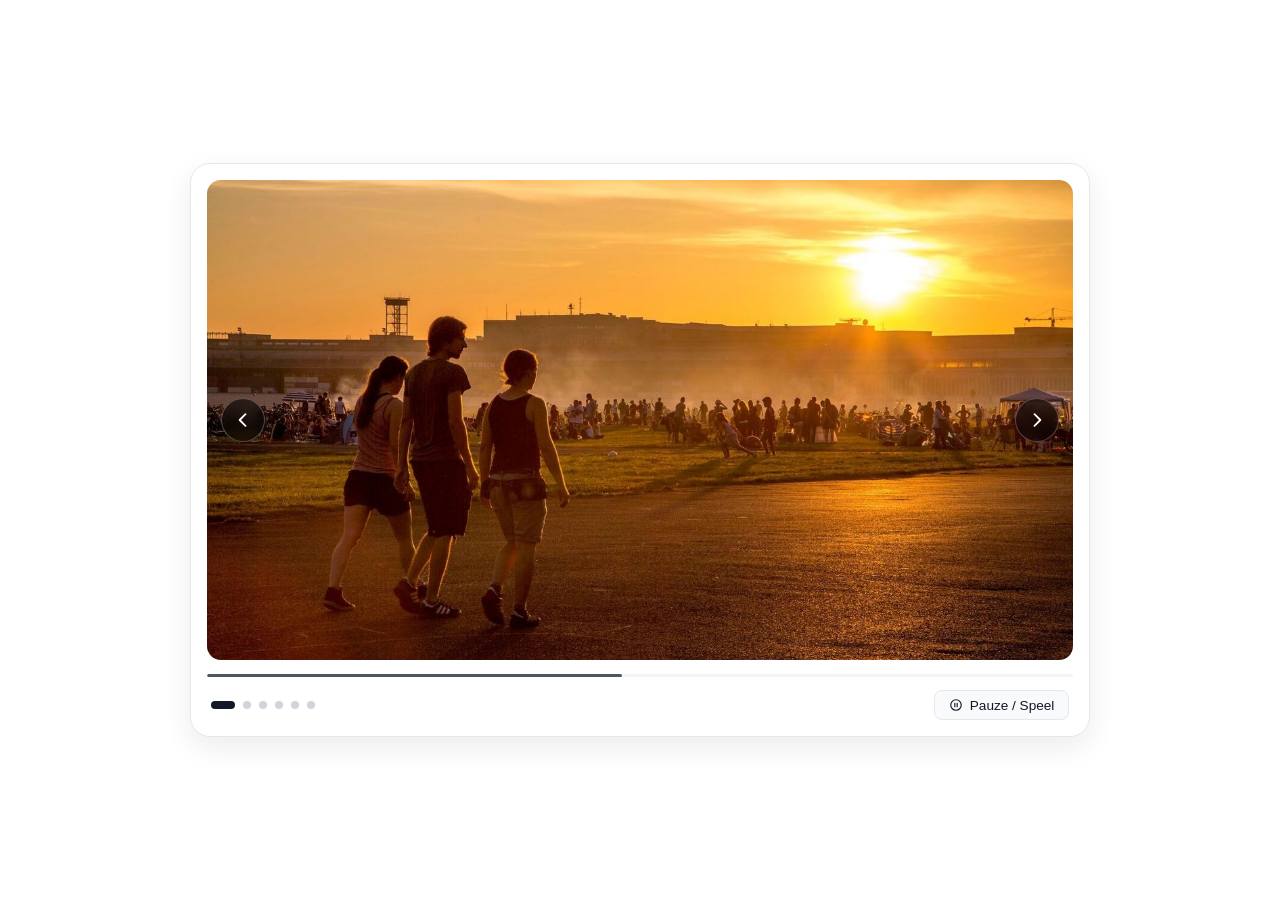
==== index.html @ b56f2548 "slideshow" ====
<!DOCTYPE html>
<html lang="nl">
<head>
  <meta charset="UTF-8">
  <meta name="viewport" content="width=device-width, initial-scale=1.0">
  <title>Slideshow</title>
  <link rel="preconnect" href="https://fonts.googleapis.com">
  <link rel="preconnect" href="https://fonts.gstatic.com" crossorigin>
  <link href="https://fonts.googleapis.com/css2?family=Inter:wght@400;500;600&display=swap" rel="stylesheet">
  <link rel="stylesheet" href="style.css">
</head>
<body>

  <!-- Slideshow Container (Precies zoals op het screenshot) -->
  <div class="slideshow-wrapper">
    
    <!-- Viewport met foto's en pijltjes -->
    <div class="slideshow-viewport" id="slideshow-viewport">
      <div class="slideshow-track" id="slideshow-track">
        <!-- Dynamisch gevuld door slideshow.js met 6 foto's (foto2.jpg t/m foto7.jpg) -->
      </div>

      <!-- Vorige knop -->
      <button class="nav-btn prev-btn" id="prev-btn" aria-label="Vorige foto">
        <svg fill="none" stroke="currentColor" viewBox="0 0 24 24">
          <path stroke-linecap="round" stroke-linejoin="round" d="M15 19l-7-7 7-7"></path>
        </svg>
      </button>

      <!-- Volgende knop -->
      <button class="nav-btn next-btn" id="next-btn" aria-label="Volgende foto">
        <svg fill="none" stroke="currentColor" viewBox="0 0 24 24">
          <path stroke-linecap="round" stroke-linejoin="round" d="M9 5l7 7-7 7"></path>
        </svg>
      </button>
    </div>

    <!-- Voortgangsbalk (3 seconden) -->
    <div class="progress-container">
      <div class="progress-bar" id="progress-bar"></div>
    </div>

    <!-- Onderbalk: Dots links & Pauze/Speel rechts -->
    <div class="slideshow-controls">
      <div class="dots-container" id="dots-container"></div>

      <button class="control-btn" id="toggle-play-btn" aria-label="Pauzeer of speel slideshow">
        <svg id="pause-icon" fill="none" stroke="currentColor" viewBox="0 0 24 24">
          <path stroke-linecap="round" stroke-linejoin="round" stroke-width="2" d="M10 9v6m4-6v6m7-3a9 9 0 11-18 0 9 9 0 0118 0z"></path>
        </svg>
        <svg id="play-icon" style="display:none;" fill="none" stroke="currentColor" viewBox="0 0 24 24">
          <path stroke-linecap="round" stroke-linejoin="round" stroke-width="2" d="M14.752 11.168l-3.197-2.132A1 1 0 0010 9.87v4.263a1 1 0 001.555.832l3.197-2.132a1 1 0 000-1.664z"></path>
          <path stroke-linecap="round" stroke-linejoin="round" stroke-width="2" d="M21 12a9 9 0 11-18 0 9 9 0 0118 0z"></path>
        </svg>
        <span>Pauze / Speel</span>
      </button>
    </div>

  </div>

  <script src="slideshow.js"></script>
</body>
</html>
---- style.css ----
/* ============================================================
   BERLIN'S BEST - MINIMALISTISCHE WITTE & GRIJZE SLIDESHOW
   ============================================================ */

:root {
  --bg-color: #ffffff;
  --card-bg: #ffffff;
  --card-border: #e5e7eb;
  --text-primary: #111827;
  --text-secondary: #6b7280;
  --accent-color: #9ca3af;
  --accent-active: #111827;
  --btn-bg: rgba(0, 0, 0, 0.55);
  --btn-border: rgba(255, 255, 255, 0.25);
  --btn-hover: rgba(0, 0, 0, 0.8);
  --transition-speed: 0.5s;
}

* {
  margin: 0;
  padding: 0;
  box-sizing: border-box;
}

body {
  font-family: 'Inter', -apple-system, BlinkMacSystemFont, 'Segoe UI', Roboto, sans-serif;
  min-height: 100vh;
  background-color: var(--bg-color);
  color: var(--text-primary);
  display: flex;
  align-items: center;
  justify-content: center;
  padding: 1.5rem 1rem;
  overflow-x: hidden;
}

/* Slideshow Container */
.slideshow-wrapper {
  position: relative;
  width: 100%;
  max-width: 900px;
  background: var(--card-bg);
  border: 1px solid var(--card-border);
  border-radius: 20px;
  padding: 1rem;
  box-shadow: 0 10px 30px rgba(0, 0, 0, 0.08);
}

/* Viewport & Track */
.slideshow-viewport {
  position: relative;
  width: 100%;
  height: 480px;
  border-radius: 14px;
  overflow: hidden;
  background: #ffffff;
  user-select: none;
  cursor: grab;
}

.slideshow-viewport:active {
  cursor: grabbing;
}

.slideshow-track {
  display: flex;
  height: 100%;
  width: 100%;
  transition: transform var(--transition-speed) cubic-bezier(0.25, 1, 0.5, 1);
  will-change: transform;
}

.slide {
  flex: 0 0 100%;
  width: 100%;
  height: 100%;
  position: relative;
  display: flex;
  align-items: center;
  justify-content: center;
  overflow: hidden;
}

.slide img {
  width: 100%;
  height: 100%;
  object-fit: cover;
  display: block;
  pointer-events: none;
}

/* Navigatie Pijlknoppen op de afbeelding */
.nav-btn {
  position: absolute;
  top: 50%;
  transform: translateY(-50%);
  width: 44px;
  height: 44px;
  border-radius: 50%;
  background: var(--btn-bg);
  border: 1px solid var(--btn-border);
  color: #ffffff;
  display: flex;
  align-items: center;
  justify-content: center;
  cursor: pointer;
  z-index: 10;
  backdrop-filter: blur(6px);
  -webkit-backdrop-filter: blur(6px);
  transition: all 0.2s ease;
  outline: none;
}

.nav-btn:hover {
  background: var(--btn-hover);
  border-color: rgba(255, 255, 255, 0.45);
  transform: translateY(-50%) scale(1.08);
}

.nav-btn:active {
  transform: translateY(-50%) scale(0.95);
}

.nav-btn svg {
  width: 20px;
  height: 20px;
  stroke-width: 2.2;
}

.nav-btn.prev-btn {
  left: 14px;
}

.nav-btn.next-btn {
  right: 14px;
}

/* Voortgangsbalk (3 seconden loop) */
.progress-container {
  width: 100%;
  height: 3px;
  background: #f3f4f6;
  border-radius: 2px;
  overflow: hidden;
  margin-top: 0.85rem;
}

.progress-bar {
  height: 100%;
  width: 0%;
  background: #4b5563;
  border-radius: 2px;
  transition: width 0.05s linear;
}

/* Controls onderaan: Dots links, Pauze/Speel rechts */
.slideshow-controls {
  display: flex;
  align-items: center;
  justify-content: space-between;
  margin-top: 0.85rem;
  padding: 0 0.25rem;
}

.dots-container {
  display: flex;
  align-items: center;
  gap: 0.5rem;
}

.dot {
  width: 8px;
  height: 8px;
  border-radius: 50%;
  background: #d1d5db;
  border: none;
  cursor: pointer;
  padding: 0;
  transition: all 0.25s ease;
}

.dot:hover {
  background: #9ca3af;
}

.dot.active {
  background: var(--accent-active);
  width: 24px;
  border-radius: 8px;
}

.control-btn {
  background: #f9fafb;
  border: 1px solid #e5e7eb;
  color: var(--text-primary);
  border-radius: 8px;
  padding: 0.4rem 0.85rem;
  font-size: 0.85rem;
  font-weight: 500;
  cursor: pointer;
  display: inline-flex;
  align-items: center;
  gap: 0.45rem;
  transition: all 0.2s ease;
}

.control-btn:hover {
  background: #f3f4f6;
  border-color: #d1d5db;
}

.control-btn svg {
  width: 14px;
  height: 14px;
}

/* Responsiveness voor kleinere schermen */
@media (max-width: 640px) {
  .slideshow-viewport {
    height: 300px;
  }

  .nav-btn {
    width: 38px;
    height: 38px;
  }

  .slideshow-wrapper {
    padding: 0.75rem;
    border-radius: 16px;
  }
}
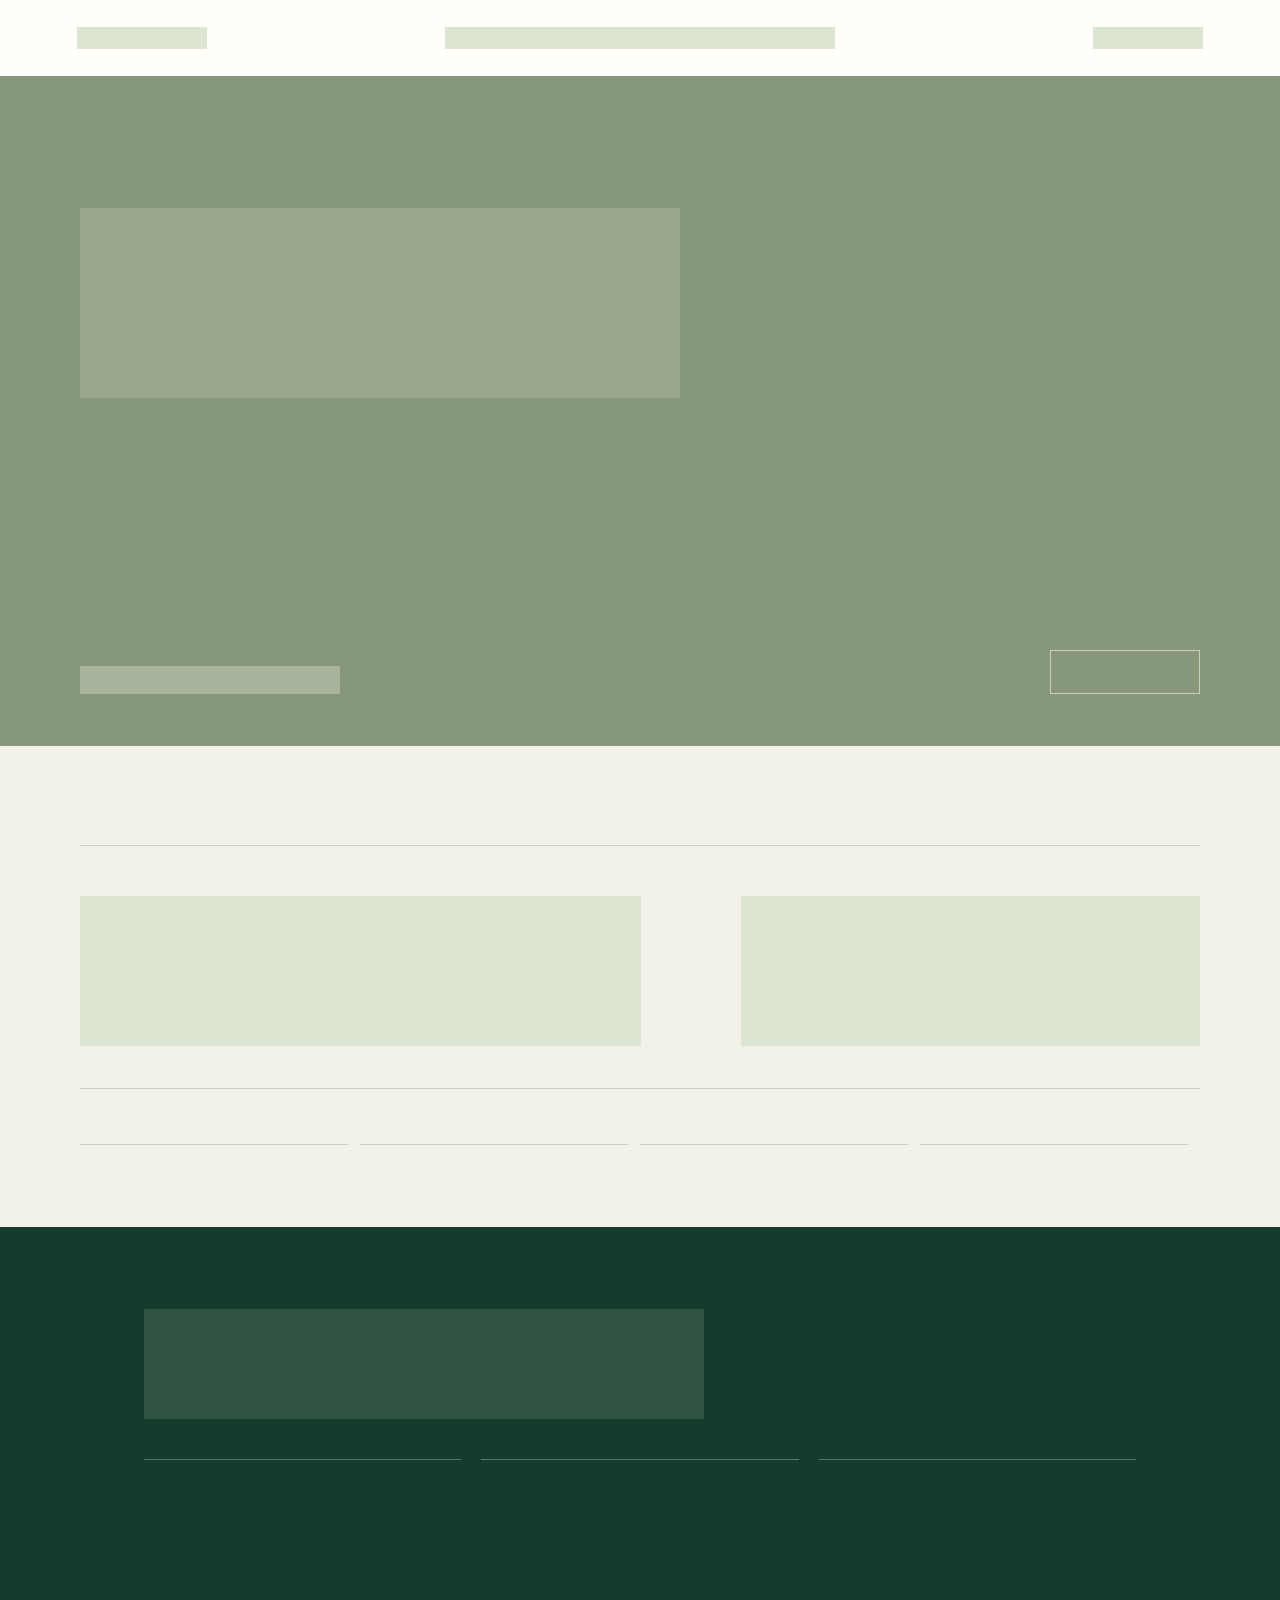
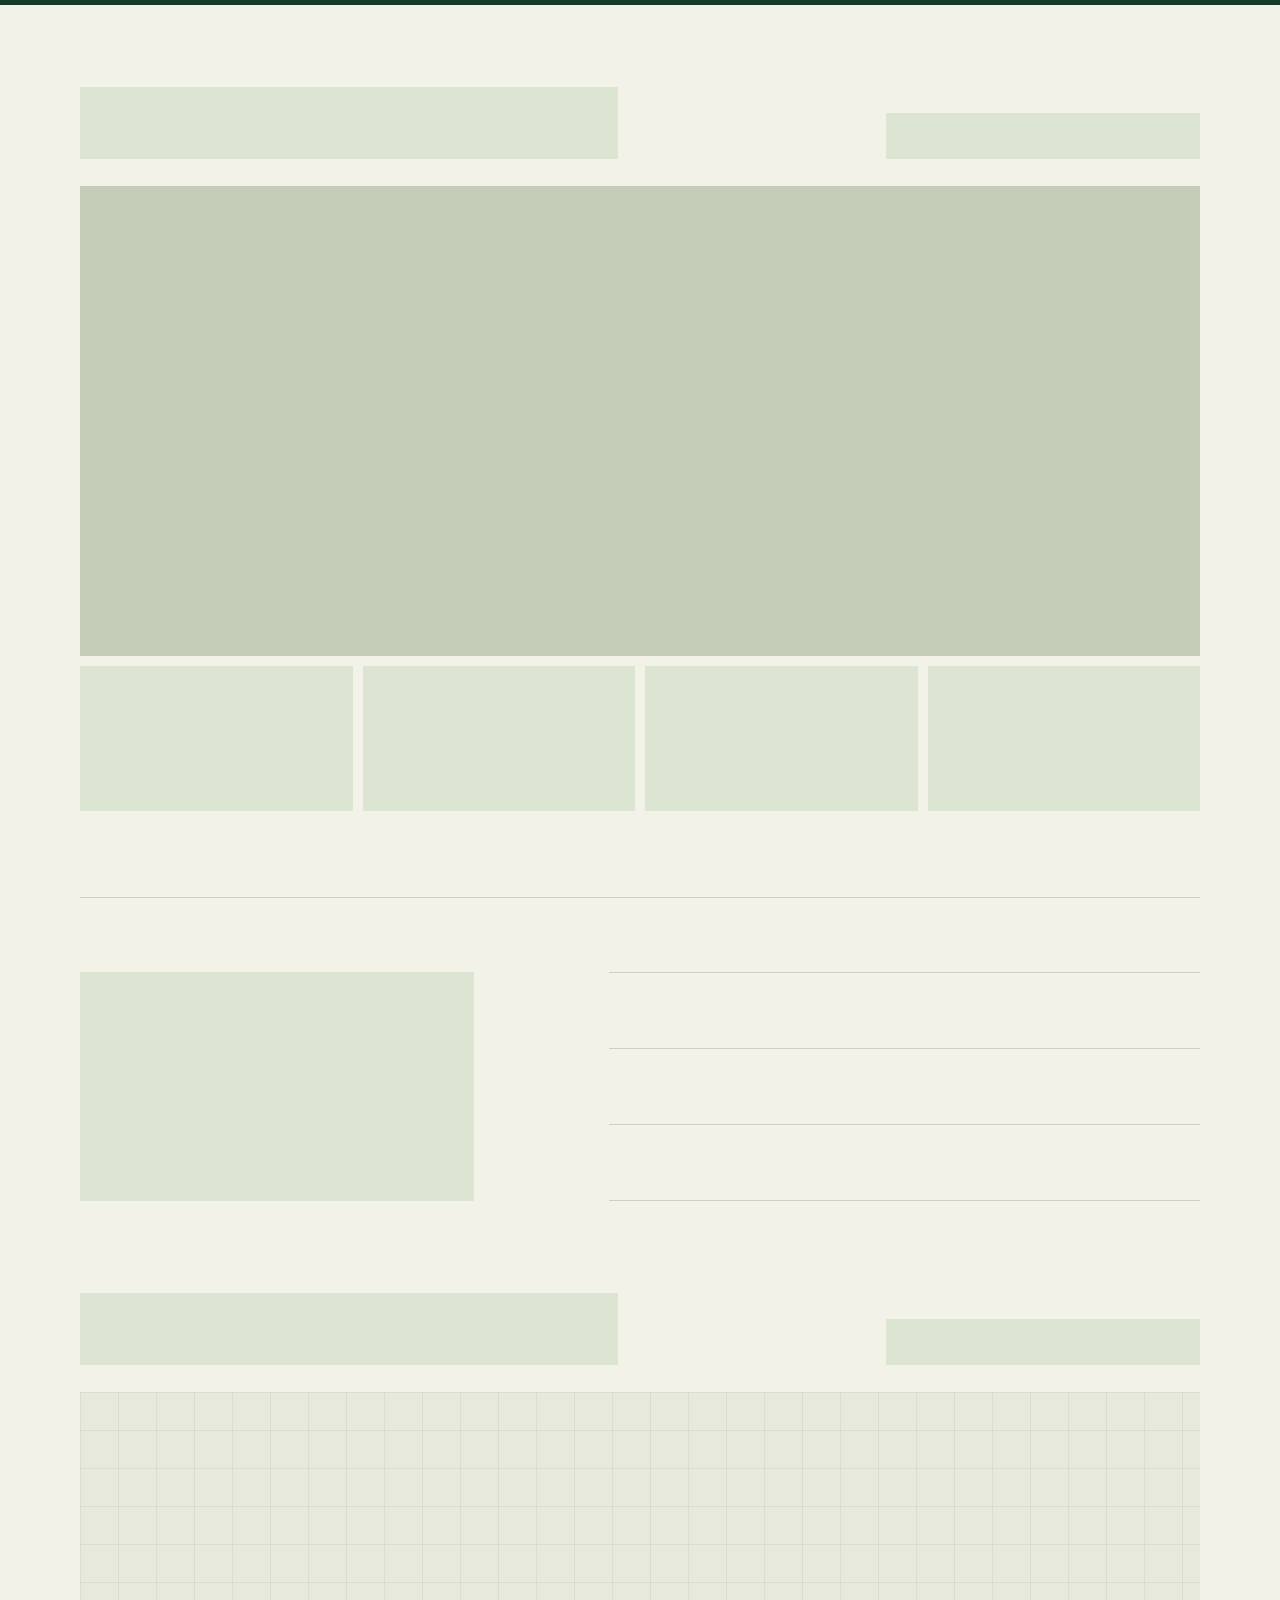
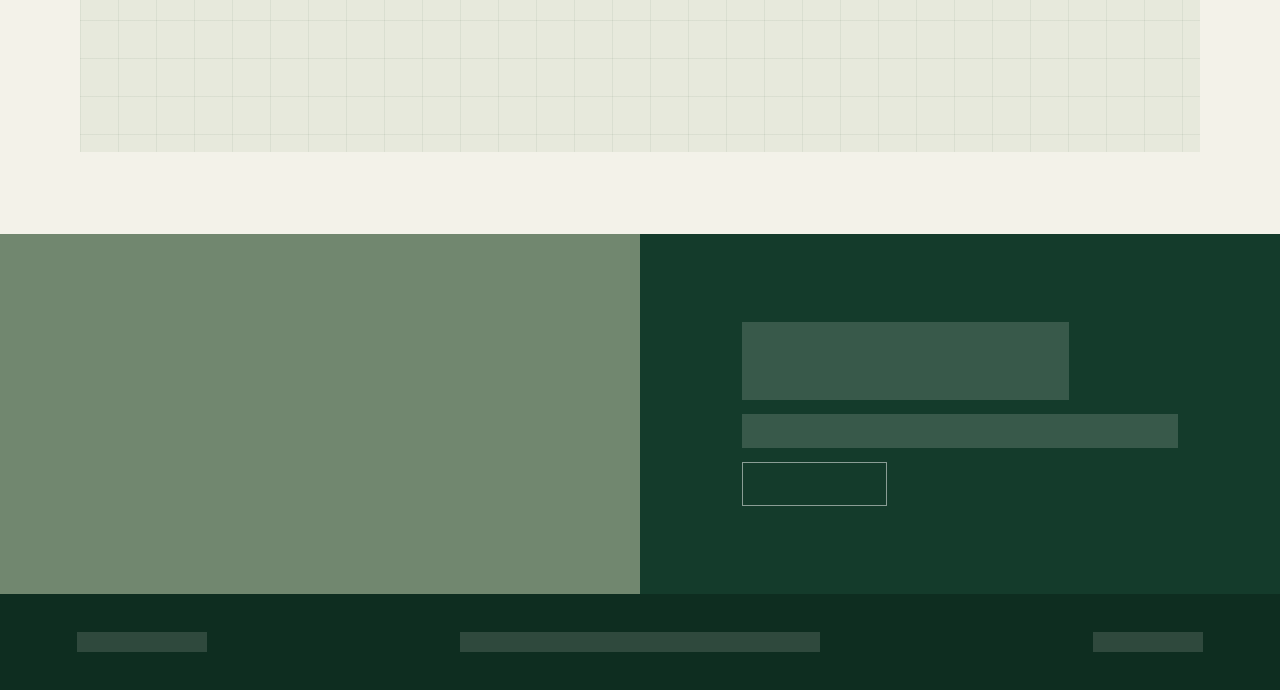
==== commit 4383e2cd: "basis structuur af" ====
--- a/index.html
+++ b/index.html
@@ -1,63 +1,87 @@
-<!DOCTYPE html>
+<!doctype html>
 <html lang="nl">
 <head>
-  <meta charset="UTF-8">
-  <meta name="viewport" content="width=device-width, initial-scale=1.0">
-  <title>Slideshow</title>
-  <link rel="preconnect" href="https://fonts.googleapis.com">
-  <link rel="preconnect" href="https://fonts.gstatic.com" crossorigin>
-  <link href="https://fonts.googleapis.com/css2?family=Inter:wght@400;500;600&display=swap" rel="stylesheet">
-  <link rel="stylesheet" href="style.css">
+  <meta charset="utf-8">
+  <meta name="viewport" content="width=device-width, initial-scale=1">
+  <title></title>
+  <link rel="stylesheet" href="styles.css">
 </head>
 <body>
+  <header class="site-header">
+    <div class="brand"></div>
+    <nav class="navigation"></nav>
+    <div class="header-action"></div>
+  </header>
 
-  <!-- Slideshow Container (Precies zoals op het screenshot) -->
-  <div class="slideshow-wrapper">
-    
-    <!-- Viewport met foto's en pijltjes -->
-    <div class="slideshow-viewport" id="slideshow-viewport">
-      <div class="slideshow-track" id="slideshow-track">
-        <!-- Dynamisch gevuld door slideshow.js met 6 foto's (foto2.jpg t/m foto7.jpg) -->
+  <main>
+    <section class="hero">
+      <div class="hero-content">
+        <div class="hero-title"></div>
+        <div class="hero-bottom">
+          <div class="hero-caption"></div>
+          <div class="hero-action"></div>
+        </div>
       </div>
+    </section>
 
-      <!-- Vorige knop -->
-      <button class="nav-btn prev-btn" id="prev-btn" aria-label="Vorige foto">
-        <svg fill="none" stroke="currentColor" viewBox="0 0 24 24">
-          <path stroke-linecap="round" stroke-linejoin="round" d="M15 19l-7-7 7-7"></path>
-        </svg>
-      </button>
+    <section class="intro section-wrap">
+      <div class="section-topline"></div>
+      <div class="intro-columns">
+        <div class="intro-heading"></div>
+        <div class="intro-copy"></div>
+      </div>
+      <div class="timeline">
+        <div></div><div></div><div></div><div></div>
+      </div>
+    </section>
 
-      <!-- Volgende knop -->
-      <button class="nav-btn next-btn" id="next-btn" aria-label="Volgende foto">
-        <svg fill="none" stroke="currentColor" viewBox="0 0 24 24">
-          <path stroke-linecap="round" stroke-linejoin="round" d="M9 5l7 7-7 7"></path>
-        </svg>
-      </button>
-    </div>
+    <section class="feature-band">
+      <div class="section-wrap">
+        <div class="feature-heading"></div>
+        <div class="feature-columns">
+          <div></div><div></div><div></div>
+        </div>
+      </div>
+    </section>
 
-    <!-- Voortgangsbalk (3 seconden) -->
-    <div class="progress-container">
-      <div class="progress-bar" id="progress-bar"></div>
-    </div>
+    <section class="gallery section-wrap">
+      <div class="section-heading">
+        <div></div>
+        <div></div>
+      </div>
+      <div class="gallery-image"></div>
+      <div class="gallery-thumbnails">
+        <div></div><div></div><div></div><div></div>
+      </div>
+    </section>
 
-    <!-- Onderbalk: Dots links & Pauze/Speel rechts -->
-    <div class="slideshow-controls">
-      <div class="dots-container" id="dots-container"></div>
+    <section class="visit section-wrap">
+      <div class="visit-heading"></div>
+      <div class="visit-details">
+        <div></div><div></div><div></div>
+      </div>
+    </section>
 
-      <button class="control-btn" id="toggle-play-btn" aria-label="Pauzeer of speel slideshow">
-        <svg id="pause-icon" fill="none" stroke="currentColor" viewBox="0 0 24 24">
-          <path stroke-linecap="round" stroke-linejoin="round" stroke-width="2" d="M10 9v6m4-6v6m7-3a9 9 0 11-18 0 9 9 0 0118 0z"></path>
-        </svg>
-        <svg id="play-icon" style="display:none;" fill="none" stroke="currentColor" viewBox="0 0 24 24">
-          <path stroke-linecap="round" stroke-linejoin="round" stroke-width="2" d="M14.752 11.168l-3.197-2.132A1 1 0 0010 9.87v4.263a1 1 0 001.555.832l3.197-2.132a1 1 0 000-1.664z"></path>
-          <path stroke-linecap="round" stroke-linejoin="round" stroke-width="2" d="M21 12a9 9 0 11-18 0 9 9 0 0118 0z"></path>
-        </svg>
-        <span>Pauze / Speel</span>
-      </button>
-    </div>
+    <section class="map-section section-wrap">
+      <div class="section-heading">
+        <div></div>
+        <div></div>
+      </div>
+      <div class="map-panel"></div>
+    </section>
 
-  </div>
+    <section class="closing">
+      <div class="closing-image"></div>
+      <div class="closing-content">
+        <div></div>
+        <div></div>
+        <div></div>
+      </div>
+    </section>
+  </main>
 
-  <script src="slideshow.js"></script>
+  <footer class="site-footer">
+    <div></div><div></div><div></div>
+  </footer>
 </body>
 </html>
--- a/styles.css
+++ b/styles.css
@@ -0,0 +1,91 @@
+:root {
+  --paper: #f3f2e9;
+  --white: #fffef9;
+  --forest: #143b2b;
+  --green: #dce5d2;
+  --line: #cbd1c4;
+}
+
+* { box-sizing: border-box; }
+body { margin: 0; background: var(--paper); }
+.site-header { min-height: 76px; padding: 0 6vw; display: grid; grid-template-columns: 1fr 2fr 1fr; align-items: center; gap: 30px; background: var(--white); }
+.brand, .navigation, .header-action { height: 22px; background: var(--green); }
+.brand { width: 130px; }
+.navigation { width: min(390px, 100%); justify-self: center; }
+.header-action { width: 110px; justify-self: end; }
+
+.hero { min-height: min(670px, 78vw); height: 610px; display: flex; align-items: end; background: #87977a; }
+.hero-content { width: min(1120px, 88%); height: 100%; margin: auto; padding: 92px 0 52px; display: flex; flex-direction: column; justify-content: space-between; }
+.hero-title { width: min(600px, 75%); height: 190px; margin-top: 40px; background: rgba(243,242,233,.16); }
+.hero-bottom { display: flex; align-items: end; justify-content: space-between; gap: 30px; }
+.hero-caption { width: 260px; height: 28px; background: rgba(243,242,233,.3); }
+.hero-action { width: 150px; height: 44px; border: 1px solid rgba(255,255,255,.55); }
+
+.section-wrap { width: min(1120px, 88%); margin: 0 auto; }
+.intro { padding-top: 82px; padding-bottom: 82px; }
+.section-topline { height: 18px; border-bottom: 1px solid var(--line); }
+.intro-columns { display: grid; grid-template-columns: 1.1fr .9fr; gap: 9%; padding: 50px 0 42px; }
+.intro-heading, .intro-copy { min-height: 150px; background: var(--green); }
+.timeline { display: grid; grid-template-columns: repeat(4, 1fr); border-top: 1px solid var(--line); }
+.timeline div { height: 56px; margin-right: 12px; border-bottom: 1px solid var(--line); }
+
+.feature-band { padding: 82px 6vw 76px; background: var(--forest); }
+.feature-heading { width: min(560px, 80%); height: 110px; margin-bottom: 40px; background: rgba(243,242,233,.13); }
+.feature-columns { display: grid; grid-template-columns: 1fr 1fr 1fr; gap: 20px; }
+.feature-columns div { height: 70px; border-top: 1px solid rgba(255,255,255,.3); }
+
+.gallery { padding-top: 82px; padding-bottom: 86px; }
+.section-heading { display: flex; align-items: end; justify-content: space-between; gap: 40px; margin-bottom: 27px; }
+.section-heading div:first-child { width: 48%; height: 72px; background: var(--green); }
+.section-heading div:last-child { width: 28%; height: 46px; background: var(--green); }
+.gallery-image { height: clamp(250px, 42vw, 470px); background: #c5cdb9; }
+.gallery-thumbnails { display: grid; grid-template-columns: repeat(4, 1fr); gap: 10px; margin-top: 10px; }
+.gallery-thumbnails div { height: clamp(88px, 13vw, 145px); background: var(--green); }
+
+.visit { display: grid; grid-template-columns: .8fr 1.2fr; gap: 12%; padding-top: 74px; padding-bottom: 80px; border-top: 1px solid var(--line); }
+.visit-heading { min-height: 180px; background: var(--green); }
+.visit-details { border-top: 1px solid var(--line); }
+.visit-details div { height: 76px; border-bottom: 1px solid var(--line); }
+
+.map-section { padding-top: 12px; padding-bottom: 82px; }
+.map-panel { height: 360px; background-color: #e7e9dc; background-image: linear-gradient(rgba(67,100,75,.08) 1px, transparent 1px), linear-gradient(90deg, rgba(67,100,75,.08) 1px, transparent 1px); background-size: 38px 38px; }
+
+.closing { display: grid; grid-template-columns: 1fr 1fr; min-height: 360px; background: var(--forest); }
+.closing-image { min-height: 320px; background: #71876f; }
+.closing-content { align-self: center; padding: 54px clamp(35px, 8vw, 115px); }
+.closing-content div { height: 34px; margin: 14px 0; background: rgba(243,242,233,.16); }
+.closing-content div:first-child { width: 75%; height: 78px; }
+.closing-content div:last-child { width: 145px; height: 44px; border: 1px solid rgba(255,255,255,.5); background: transparent; }
+.site-footer { min-height: 96px; padding: 23px 6vw; display: grid; grid-template-columns: 1fr 1fr 1fr; align-items: center; gap: 24px; background: #0e2d20; }
+.site-footer div { height: 20px; background: rgba(243,242,233,.14); }
+.site-footer div:first-child { width: 130px; }
+.site-footer div:last-child { width: 110px; justify-self: end; }
+
+@media (max-width: 720px) {
+  .site-header { min-height: 66px; grid-template-columns: 1fr auto; padding: 0 6%; }
+  .navigation { display: none; }
+  .hero { height: min(650px, 82svh); min-height: 490px; }
+  .hero-content { width: 88%; padding: 74px 0 48px; }
+  .hero-title { width: 90%; height: 155px; }
+  .hero-bottom { align-items: start; flex-direction: column; gap: 20px; }
+  .intro, .gallery { padding-top: 60px; padding-bottom: 62px; }
+  .intro-columns { grid-template-columns: 1fr; gap: 24px; padding: 36px 0; }
+  .intro-heading, .intro-copy { min-height: 100px; }
+  .timeline { grid-template-columns: repeat(2, 1fr); row-gap: 18px; }
+  .feature-band { padding: 61px 6% 55px; }
+  .feature-columns { grid-template-columns: 1fr; gap: 12px; }
+  .feature-columns div { height: 45px; }
+  .section-heading { align-items: start; flex-direction: column; gap: 12px; }
+  .section-heading div:first-child { width: 75%; }
+  .section-heading div:last-child { width: 55%; }
+  .gallery-thumbnails { grid-template-columns: repeat(2, 1fr); }
+  .gallery-thumbnails div { height: 120px; }
+  .visit { grid-template-columns: 1fr; gap: 28px; padding-top: 58px; padding-bottom: 62px; }
+  .visit-heading { min-height: 130px; }
+  .map-section { padding-bottom: 60px; }
+  .map-panel { height: 290px; }
+  .closing { grid-template-columns: 1fr; }
+  .closing-image { min-height: 240px; }
+  .closing-content { padding: 43px 7% 50px; }
+  .site-footer { grid-template-columns: 1fr 1fr; padding: 25px 6%; }
+}
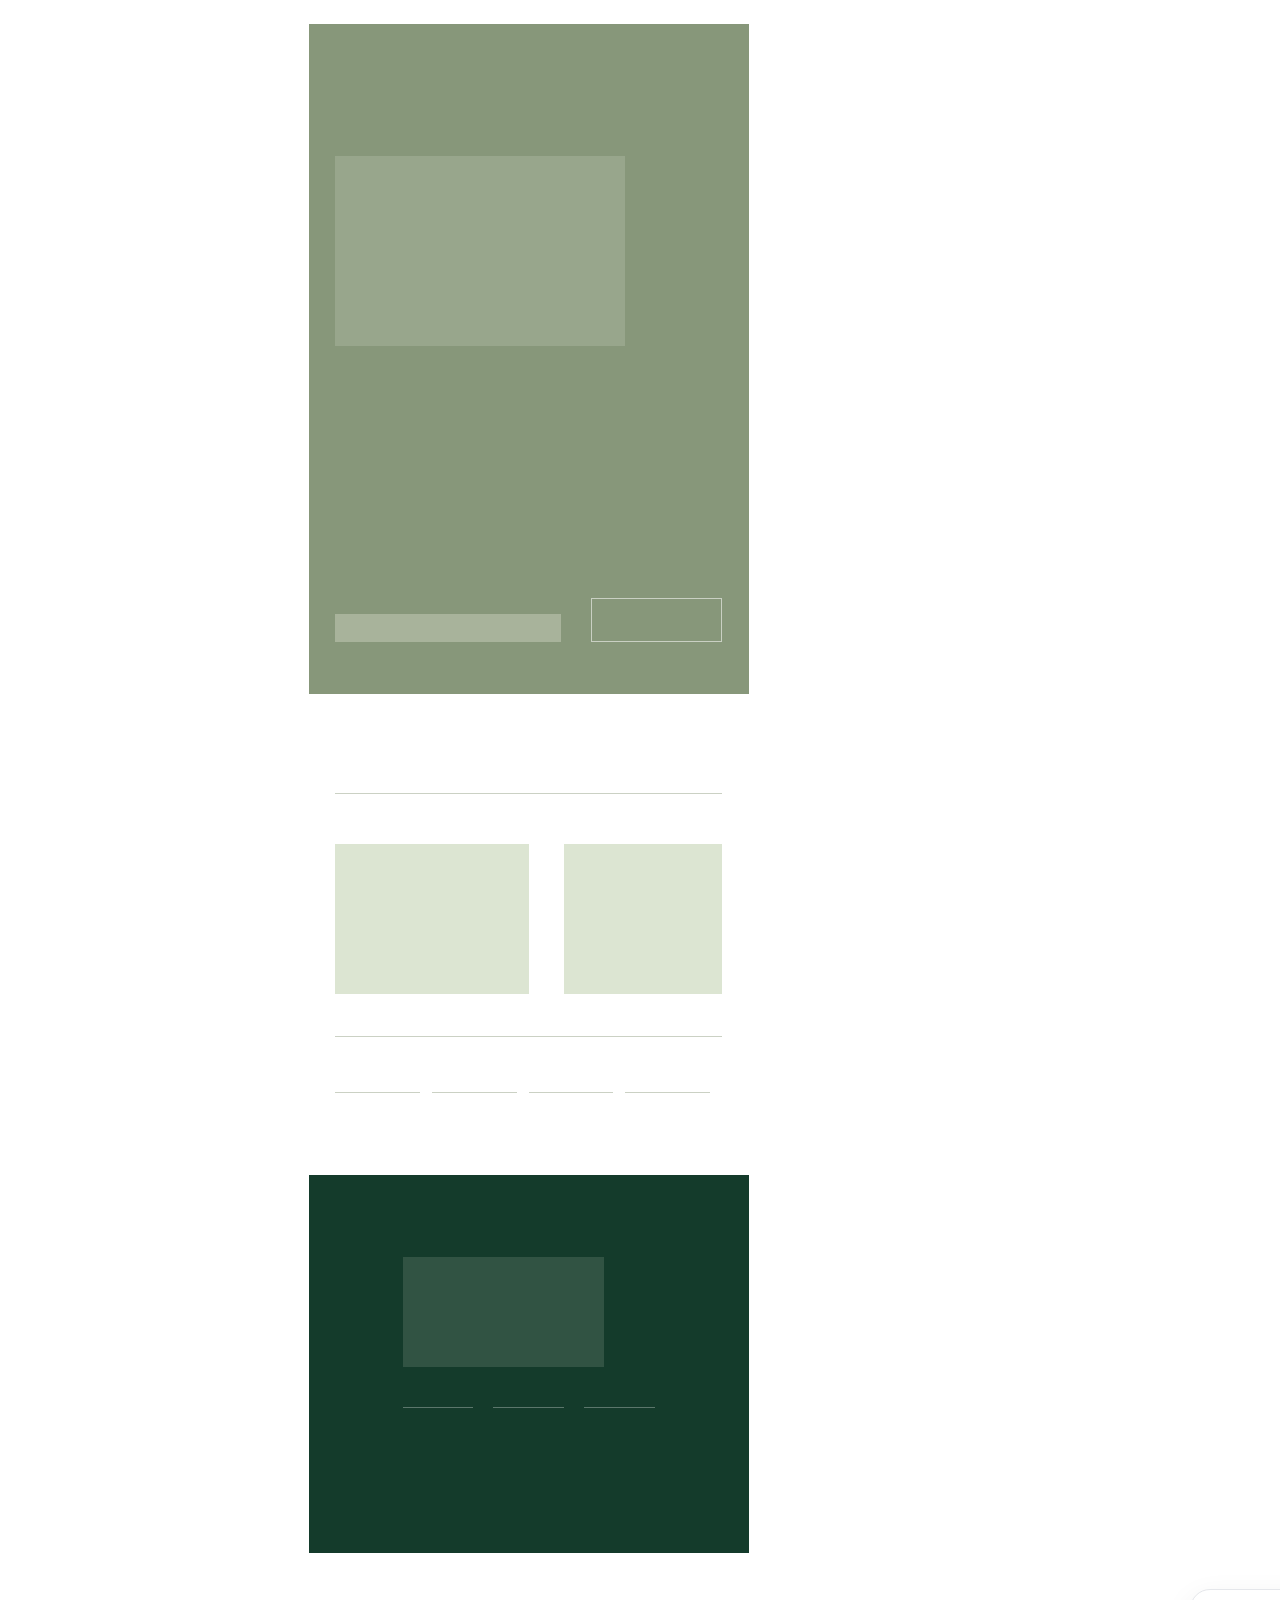
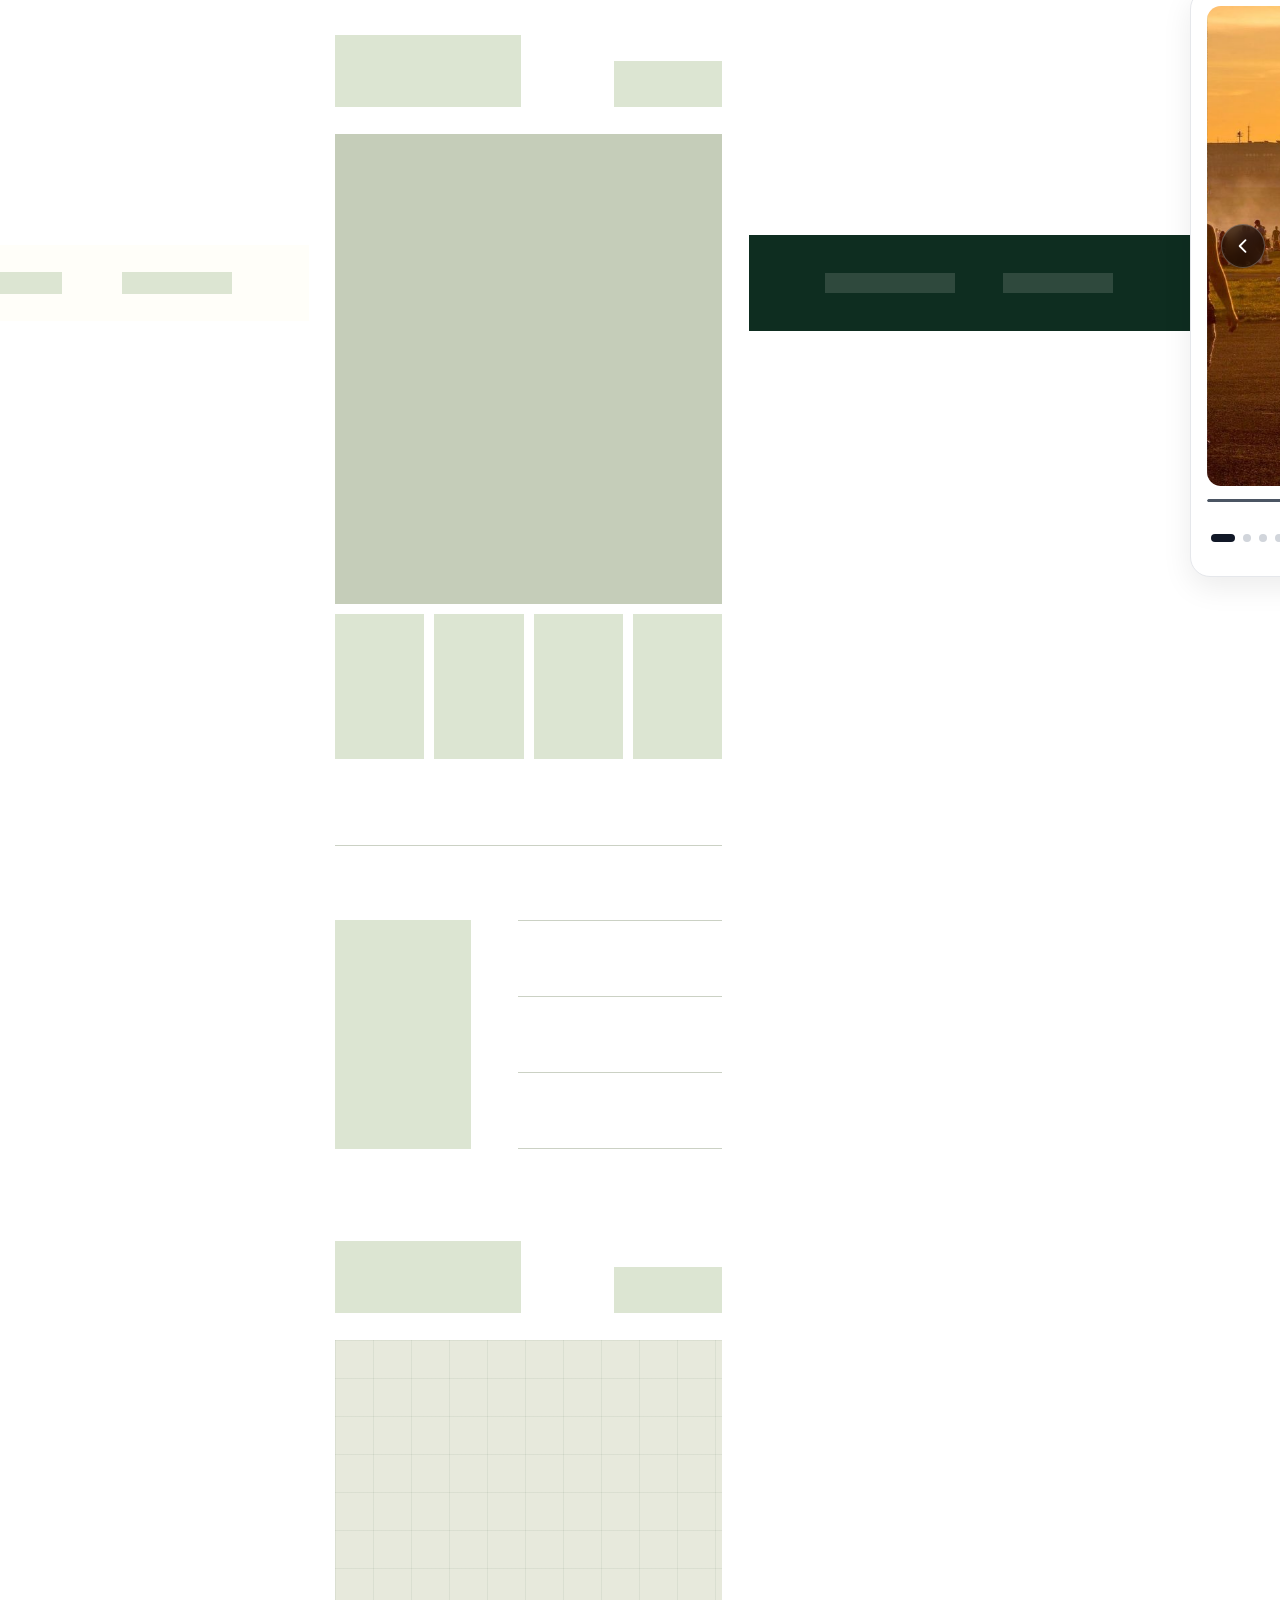
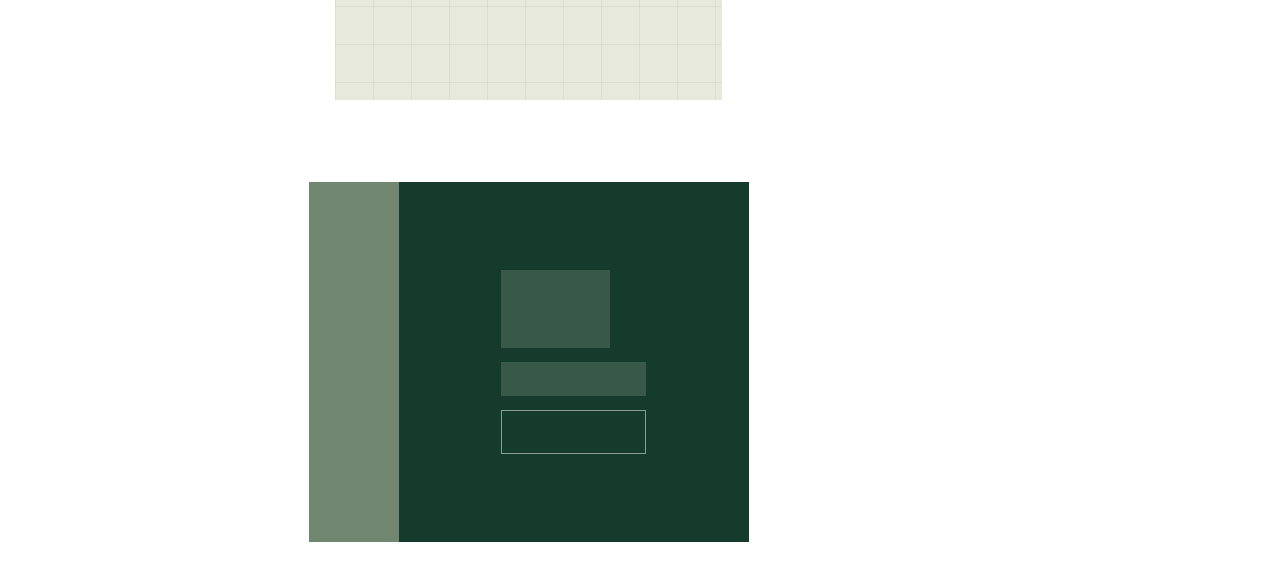
==== commit c2e63e81: "Merge branch 'main' into logboek-sultan" ====
--- a/index.html
+++ b/index.html
@@ -83,5 +83,66 @@
   <footer class="site-footer">
     <div></div><div></div><div></div>
   </footer>
+<!DOCTYPE html>
+<html lang="nl">
+<head>
+  <meta charset="UTF-8">
+  <meta name="viewport" content="width=device-width, initial-scale=1.0">
+  <title>Slideshow</title>
+  <link rel="preconnect" href="https://fonts.googleapis.com">
+  <link rel="preconnect" href="https://fonts.gstatic.com" crossorigin>
+  <link href="https://fonts.googleapis.com/css2?family=Inter:wght@400;500;600&display=swap" rel="stylesheet">
+  <link rel="stylesheet" href="style.css">
+</head>
+<body>
+
+  <!-- Slideshow Container (Precies zoals op het screenshot) -->
+  <div class="slideshow-wrapper">
+    
+    <!-- Viewport met foto's en pijltjes -->
+    <div class="slideshow-viewport" id="slideshow-viewport">
+      <div class="slideshow-track" id="slideshow-track">
+        <!-- Dynamisch gevuld door slideshow.js met 6 foto's (foto2.jpg t/m foto7.jpg) -->
+      </div>
+
+      <!-- Vorige knop -->
+      <button class="nav-btn prev-btn" id="prev-btn" aria-label="Vorige foto">
+        <svg fill="none" stroke="currentColor" viewBox="0 0 24 24">
+          <path stroke-linecap="round" stroke-linejoin="round" d="M15 19l-7-7 7-7"></path>
+        </svg>
+      </button>
+
+      <!-- Volgende knop -->
+      <button class="nav-btn next-btn" id="next-btn" aria-label="Volgende foto">
+        <svg fill="none" stroke="currentColor" viewBox="0 0 24 24">
+          <path stroke-linecap="round" stroke-linejoin="round" d="M9 5l7 7-7 7"></path>
+        </svg>
+      </button>
+    </div>
+
+    <!-- Voortgangsbalk (3 seconden) -->
+    <div class="progress-container">
+      <div class="progress-bar" id="progress-bar"></div>
+    </div>
+
+    <!-- Onderbalk: Dots links & Pauze/Speel rechts -->
+    <div class="slideshow-controls">
+      <div class="dots-container" id="dots-container"></div>
+
+      <button class="control-btn" id="toggle-play-btn" aria-label="Pauzeer of speel slideshow">
+        <svg id="pause-icon" fill="none" stroke="currentColor" viewBox="0 0 24 24">
+          <path stroke-linecap="round" stroke-linejoin="round" stroke-width="2" d="M10 9v6m4-6v6m7-3a9 9 0 11-18 0 9 9 0 0118 0z"></path>
+        </svg>
+        <svg id="play-icon" style="display:none;" fill="none" stroke="currentColor" viewBox="0 0 24 24">
+          <path stroke-linecap="round" stroke-linejoin="round" stroke-width="2" d="M14.752 11.168l-3.197-2.132A1 1 0 0010 9.87v4.263a1 1 0 001.555.832l3.197-2.132a1 1 0 000-1.664z"></path>
+          <path stroke-linecap="round" stroke-linejoin="round" stroke-width="2" d="M21 12a9 9 0 11-18 0 9 9 0 0118 0z"></path>
+        </svg>
+        <span>Pauze / Speel</span>
+      </button>
+    </div>
+
+  </div>
+
+  <script src="slideshow.js"></script>
 </body>
 </html>
--- a/style.css
+++ b/style.css
@@ -0,0 +1,232 @@
+/* ============================================================
+   BERLIN'S BEST - MINIMALISTISCHE WITTE & GRIJZE SLIDESHOW
+   ============================================================ */
+
+:root {
+  --bg-color: #ffffff;
+  --card-bg: #ffffff;
+  --card-border: #e5e7eb;
+  --text-primary: #111827;
+  --text-secondary: #6b7280;
+  --accent-color: #9ca3af;
+  --accent-active: #111827;
+  --btn-bg: rgba(0, 0, 0, 0.55);
+  --btn-border: rgba(255, 255, 255, 0.25);
+  --btn-hover: rgba(0, 0, 0, 0.8);
+  --transition-speed: 0.5s;
+}
+
+* {
+  margin: 0;
+  padding: 0;
+  box-sizing: border-box;
+}
+
+body {
+  font-family: 'Inter', -apple-system, BlinkMacSystemFont, 'Segoe UI', Roboto, sans-serif;
+  min-height: 100vh;
+  background-color: var(--bg-color);
+  color: var(--text-primary);
+  display: flex;
+  align-items: center;
+  justify-content: center;
+  padding: 1.5rem 1rem;
+  overflow-x: hidden;
+}
+
+/* Slideshow Container */
+.slideshow-wrapper {
+  position: relative;
+  width: 100%;
+  max-width: 900px;
+  background: var(--card-bg);
+  border: 1px solid var(--card-border);
+  border-radius: 20px;
+  padding: 1rem;
+  box-shadow: 0 10px 30px rgba(0, 0, 0, 0.08);
+}
+
+/* Viewport & Track */
+.slideshow-viewport {
+  position: relative;
+  width: 100%;
+  height: 480px;
+  border-radius: 14px;
+  overflow: hidden;
+  background: #ffffff;
+  user-select: none;
+  cursor: grab;
+}
+
+.slideshow-viewport:active {
+  cursor: grabbing;
+}
+
+.slideshow-track {
+  display: flex;
+  height: 100%;
+  width: 100%;
+  transition: transform var(--transition-speed) cubic-bezier(0.25, 1, 0.5, 1);
+  will-change: transform;
+}
+
+.slide {
+  flex: 0 0 100%;
+  width: 100%;
+  height: 100%;
+  position: relative;
+  display: flex;
+  align-items: center;
+  justify-content: center;
+  overflow: hidden;
+}
+
+.slide img {
+  width: 100%;
+  height: 100%;
+  object-fit: cover;
+  display: block;
+  pointer-events: none;
+}
+
+/* Navigatie Pijlknoppen op de afbeelding */
+.nav-btn {
+  position: absolute;
+  top: 50%;
+  transform: translateY(-50%);
+  width: 44px;
+  height: 44px;
+  border-radius: 50%;
+  background: var(--btn-bg);
+  border: 1px solid var(--btn-border);
+  color: #ffffff;
+  display: flex;
+  align-items: center;
+  justify-content: center;
+  cursor: pointer;
+  z-index: 10;
+  backdrop-filter: blur(6px);
+  -webkit-backdrop-filter: blur(6px);
+  transition: all 0.2s ease;
+  outline: none;
+}
+
+.nav-btn:hover {
+  background: var(--btn-hover);
+  border-color: rgba(255, 255, 255, 0.45);
+  transform: translateY(-50%) scale(1.08);
+}
+
+.nav-btn:active {
+  transform: translateY(-50%) scale(0.95);
+}
+
+.nav-btn svg {
+  width: 20px;
+  height: 20px;
+  stroke-width: 2.2;
+}
+
+.nav-btn.prev-btn {
+  left: 14px;
+}
+
+.nav-btn.next-btn {
+  right: 14px;
+}
+
+/* Voortgangsbalk (3 seconden loop) */
+.progress-container {
+  width: 100%;
+  height: 3px;
+  background: #f3f4f6;
+  border-radius: 2px;
+  overflow: hidden;
+  margin-top: 0.85rem;
+}
+
+.progress-bar {
+  height: 100%;
+  width: 0%;
+  background: #4b5563;
+  border-radius: 2px;
+  transition: width 0.05s linear;
+}
+
+/* Controls onderaan: Dots links, Pauze/Speel rechts */
+.slideshow-controls {
+  display: flex;
+  align-items: center;
+  justify-content: space-between;
+  margin-top: 0.85rem;
+  padding: 0 0.25rem;
+}
+
+.dots-container {
+  display: flex;
+  align-items: center;
+  gap: 0.5rem;
+}
+
+.dot {
+  width: 8px;
+  height: 8px;
+  border-radius: 50%;
+  background: #d1d5db;
+  border: none;
+  cursor: pointer;
+  padding: 0;
+  transition: all 0.25s ease;
+}
+
+.dot:hover {
+  background: #9ca3af;
+}
+
+.dot.active {
+  background: var(--accent-active);
+  width: 24px;
+  border-radius: 8px;
+}
+
+.control-btn {
+  background: #f9fafb;
+  border: 1px solid #e5e7eb;
+  color: var(--text-primary);
+  border-radius: 8px;
+  padding: 0.4rem 0.85rem;
+  font-size: 0.85rem;
+  font-weight: 500;
+  cursor: pointer;
+  display: inline-flex;
+  align-items: center;
+  gap: 0.45rem;
+  transition: all 0.2s ease;
+}
+
+.control-btn:hover {
+  background: #f3f4f6;
+  border-color: #d1d5db;
+}
+
+.control-btn svg {
+  width: 14px;
+  height: 14px;
+}
+
+/* Responsiveness voor kleinere schermen */
+@media (max-width: 640px) {
+  .slideshow-viewport {
+    height: 300px;
+  }
+
+  .nav-btn {
+    width: 38px;
+    height: 38px;
+  }
+
+  .slideshow-wrapper {
+    padding: 0.75rem;
+    border-radius: 16px;
+  }
+}
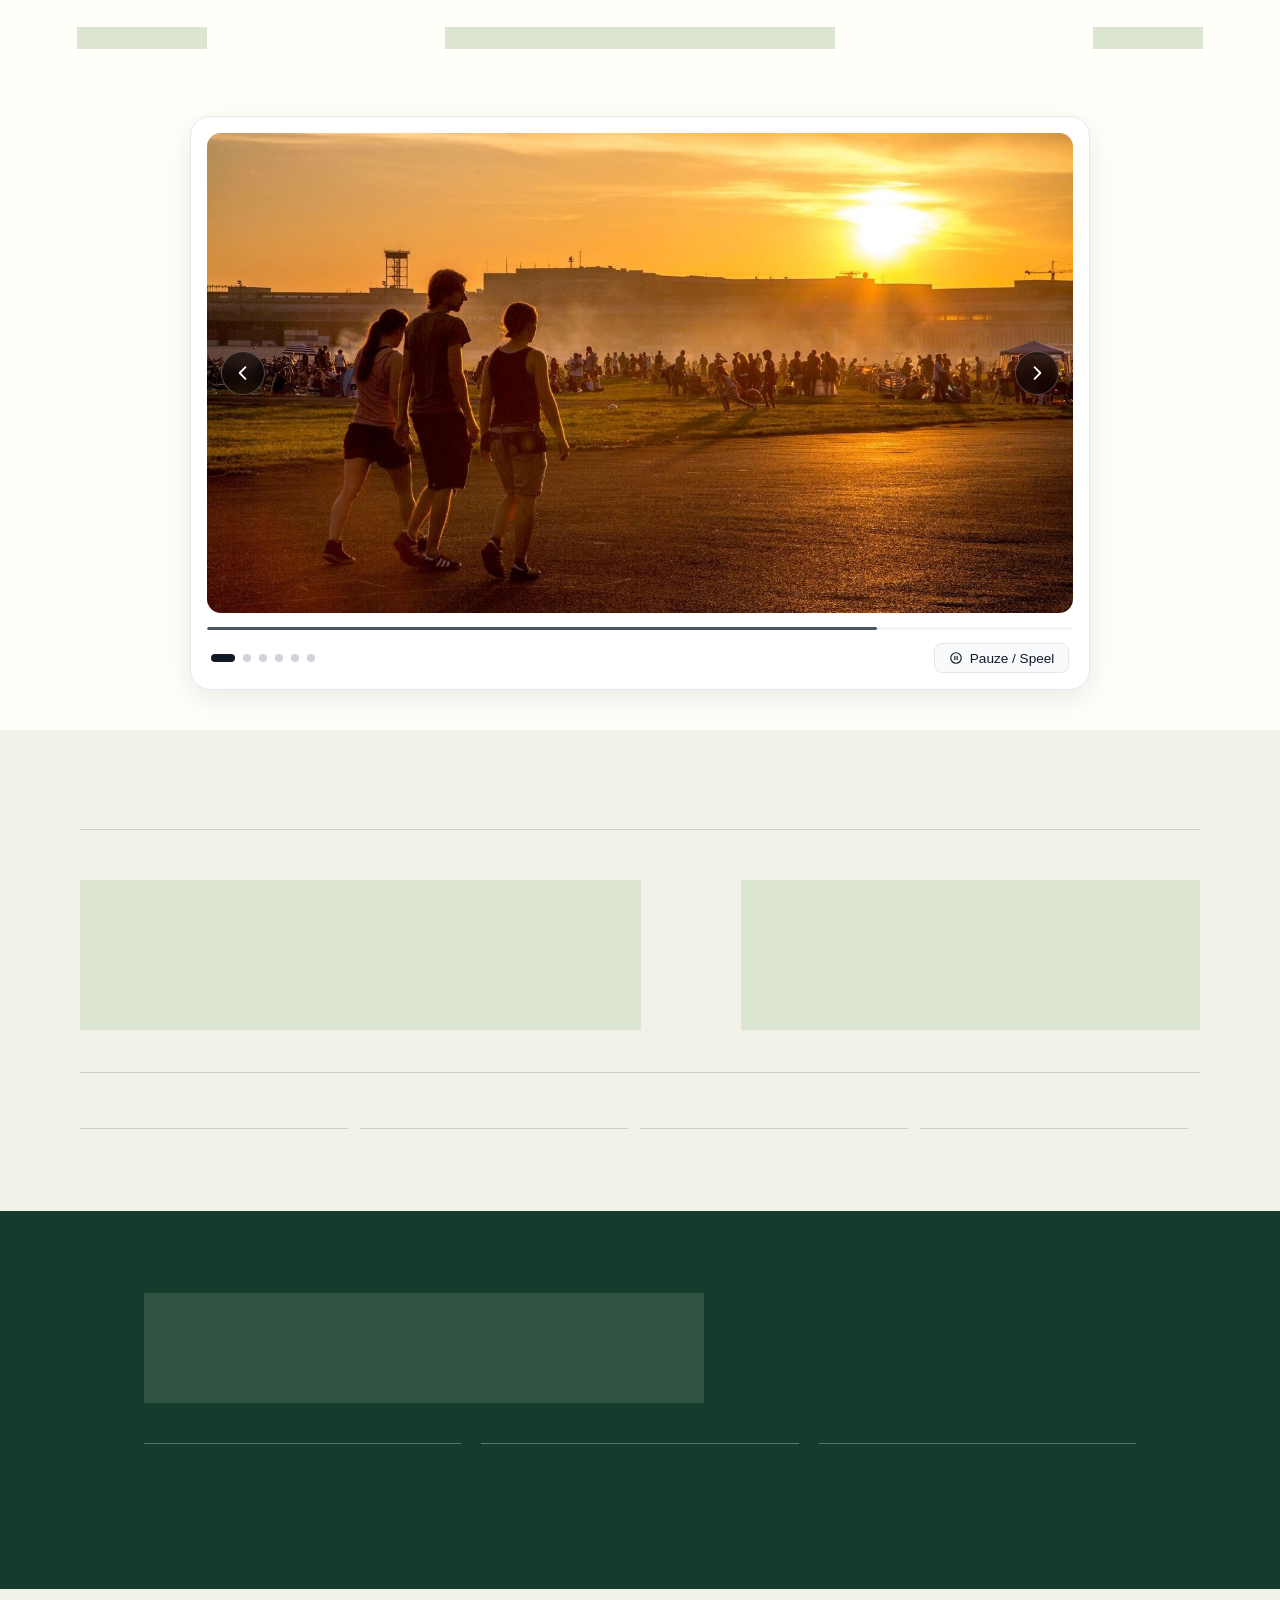
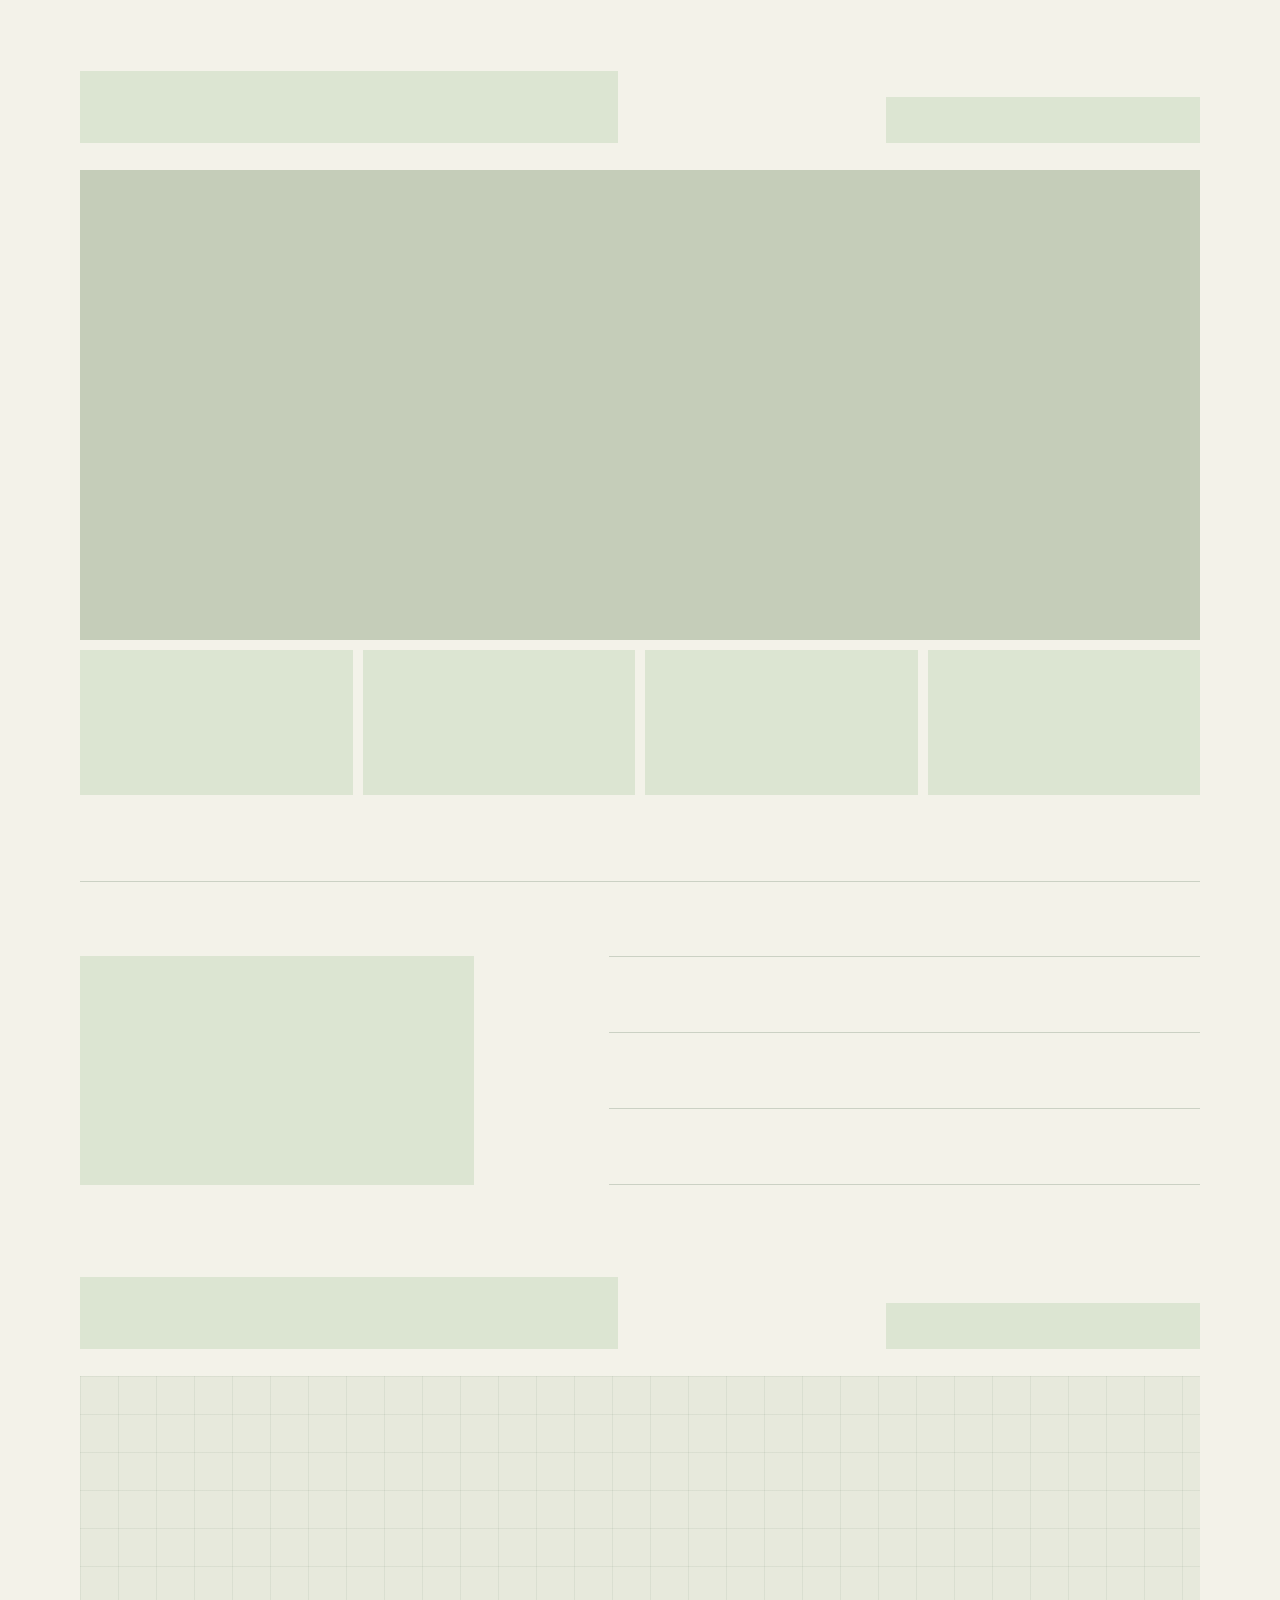
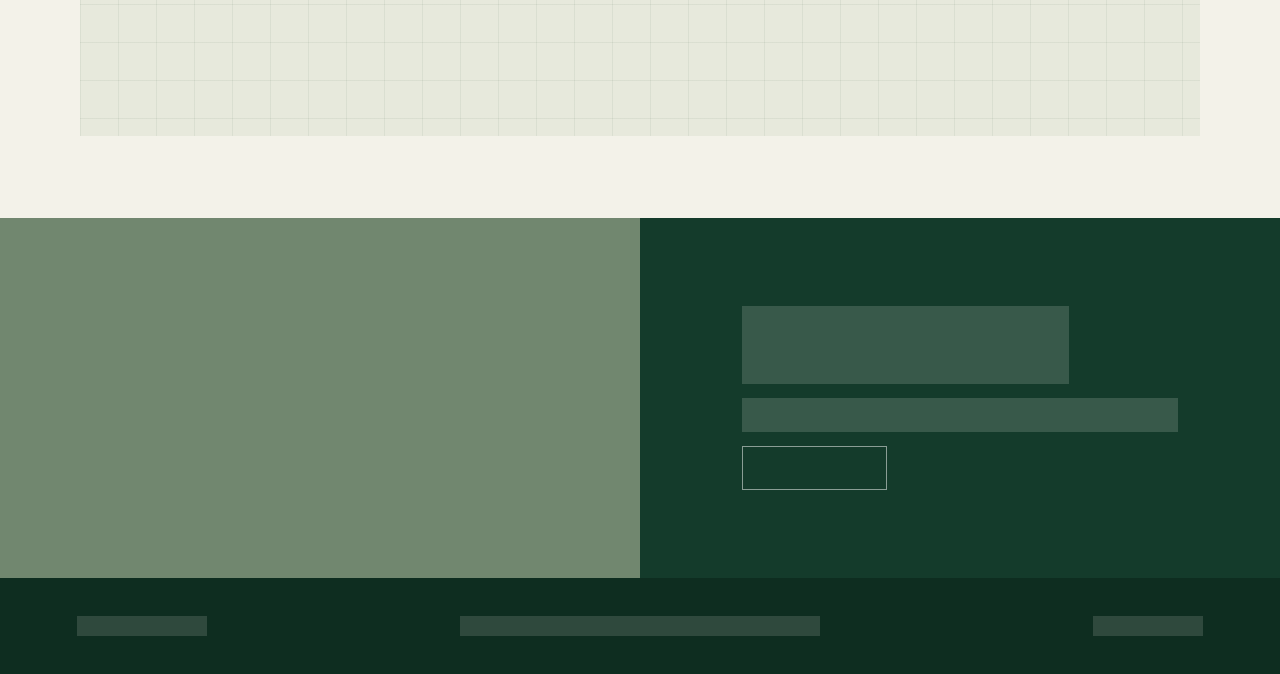
==== commit 89854762: "slideshow staat in basisstructuur" ====
--- a/index.html
+++ b/index.html
@@ -3,8 +3,12 @@
 <head>
   <meta charset="utf-8">
   <meta name="viewport" content="width=device-width, initial-scale=1">
-  <title></title>
+  <title>Berlin's Best - Tempelhofer Feld</title>
+  <link rel="preconnect" href="https://fonts.googleapis.com">
+  <link rel="preconnect" href="https://fonts.gstatic.com" crossorigin>
+  <link href="https://fonts.googleapis.com/css2?family=Inter:wght@400;500;600&display=swap" rel="stylesheet">
   <link rel="stylesheet" href="styles.css">
+  <link rel="stylesheet" href="style.css">
 </head>
 <body>
   <header class="site-header">
@@ -14,13 +18,52 @@
   </header>
 
   <main>
+    <!-- Hero sectie met de interactieve slideshow -->
     <section class="hero">
-      <div class="hero-content">
-        <div class="hero-title"></div>
-        <div class="hero-bottom">
-          <div class="hero-caption"></div>
-          <div class="hero-action"></div>
+      <div class="slideshow-wrapper">
+        
+        <!-- Viewport met foto's en navigatieknoppen -->
+        <div class="slideshow-viewport" id="slideshow-viewport">
+          <div class="slideshow-track" id="slideshow-track">
+            <!-- Dynamisch gevuld door slideshow.js met 6 foto's (foto2.jpg t/m foto7.jpg) -->
+          </div>
+
+          <!-- Vorige knop -->
+          <button class="nav-btn prev-btn" id="prev-btn" aria-label="Vorige foto">
+            <svg fill="none" stroke="currentColor" viewBox="0 0 24 24">
+              <path stroke-linecap="round" stroke-linejoin="round" d="M15 19l-7-7 7-7"></path>
+            </svg>
+          </button>
+
+          <!-- Volgende knop -->
+          <button class="nav-btn next-btn" id="next-btn" aria-label="Volgende foto">
+            <svg fill="none" stroke="currentColor" viewBox="0 0 24 24">
+              <path stroke-linecap="round" stroke-linejoin="round" d="M9 5l7 7-7 7"></path>
+            </svg>
+          </button>
         </div>
+
+        <!-- Voortgangsbalk (3 seconden loop) -->
+        <div class="progress-container">
+          <div class="progress-bar" id="progress-bar"></div>
+        </div>
+
+        <!-- Onderbalk: Dots links & Pauze/Speel knop rechts -->
+        <div class="slideshow-controls">
+          <div class="dots-container" id="dots-container"></div>
+
+          <button class="control-btn" id="toggle-play-btn" aria-label="Pauzeer of speel slideshow">
+            <svg id="pause-icon" fill="none" stroke="currentColor" viewBox="0 0 24 24">
+              <path stroke-linecap="round" stroke-linejoin="round" stroke-width="2" d="M10 9v6m4-6v6m7-3a9 9 0 11-18 0 9 9 0 0118 0z"></path>
+            </svg>
+            <svg id="play-icon" style="display:none;" fill="none" stroke="currentColor" viewBox="0 0 24 24">
+              <path stroke-linecap="round" stroke-linejoin="round" stroke-width="2" d="M14.752 11.168l-3.197-2.132A1 1 0 0010 9.87v4.263a1 1 0 001.555.832l3.197-2.132a1 1 0 000-1.664z"></path>
+              <path stroke-linecap="round" stroke-linejoin="round" stroke-width="2" d="M21 12a9 9 0 11-18 0 9 9 0 0118 0z"></path>
+            </svg>
+            <span>Pauze / Speel</span>
+          </button>
+        </div>
+
       </div>
     </section>
 
@@ -83,66 +126,8 @@
   <footer class="site-footer">
     <div></div><div></div><div></div>
   </footer>
-<!DOCTYPE html>
-<html lang="nl">
-<head>
-  <meta charset="UTF-8">
-  <meta name="viewport" content="width=device-width, initial-scale=1.0">
-  <title>Slideshow</title>
-  <link rel="preconnect" href="https://fonts.googleapis.com">
-  <link rel="preconnect" href="https://fonts.gstatic.com" crossorigin>
-  <link href="https://fonts.googleapis.com/css2?family=Inter:wght@400;500;600&display=swap" rel="stylesheet">
-  <link rel="stylesheet" href="style.css">
-</head>
-<body>
 
-  <!-- Slideshow Container (Precies zoals op het screenshot) -->
-  <div class="slideshow-wrapper">
-    
-    <!-- Viewport met foto's en pijltjes -->
-    <div class="slideshow-viewport" id="slideshow-viewport">
-      <div class="slideshow-track" id="slideshow-track">
-        <!-- Dynamisch gevuld door slideshow.js met 6 foto's (foto2.jpg t/m foto7.jpg) -->
-      </div>
-
-      <!-- Vorige knop -->
-      <button class="nav-btn prev-btn" id="prev-btn" aria-label="Vorige foto">
-        <svg fill="none" stroke="currentColor" viewBox="0 0 24 24">
-          <path stroke-linecap="round" stroke-linejoin="round" d="M15 19l-7-7 7-7"></path>
-        </svg>
-      </button>
-
-      <!-- Volgende knop -->
-      <button class="nav-btn next-btn" id="next-btn" aria-label="Volgende foto">
-        <svg fill="none" stroke="currentColor" viewBox="0 0 24 24">
-          <path stroke-linecap="round" stroke-linejoin="round" d="M9 5l7 7-7 7"></path>
-        </svg>
-      </button>
-    </div>
-
-    <!-- Voortgangsbalk (3 seconden) -->
-    <div class="progress-container">
-      <div class="progress-bar" id="progress-bar"></div>
-    </div>
-
-    <!-- Onderbalk: Dots links & Pauze/Speel rechts -->
-    <div class="slideshow-controls">
-      <div class="dots-container" id="dots-container"></div>
-
-      <button class="control-btn" id="toggle-play-btn" aria-label="Pauzeer of speel slideshow">
-        <svg id="pause-icon" fill="none" stroke="currentColor" viewBox="0 0 24 24">
-          <path stroke-linecap="round" stroke-linejoin="round" stroke-width="2" d="M10 9v6m4-6v6m7-3a9 9 0 11-18 0 9 9 0 0118 0z"></path>
-        </svg>
-        <svg id="play-icon" style="display:none;" fill="none" stroke="currentColor" viewBox="0 0 24 24">
-          <path stroke-linecap="round" stroke-linejoin="round" stroke-width="2" d="M14.752 11.168l-3.197-2.132A1 1 0 0010 9.87v4.263a1 1 0 001.555.832l3.197-2.132a1 1 0 000-1.664z"></path>
-          <path stroke-linecap="round" stroke-linejoin="round" stroke-width="2" d="M21 12a9 9 0 11-18 0 9 9 0 0118 0z"></path>
-        </svg>
-        <span>Pauze / Speel</span>
-      </button>
-    </div>
-
-  </div>
-
+  <!-- Slideshow JavaScript -->
   <script src="slideshow.js"></script>
 </body>
 </html>
--- a/style.css
+++ b/style.css
@@ -16,22 +16,15 @@
   --transition-speed: 0.5s;
 }
 
-* {
-  margin: 0;
-  padding: 0;
-  box-sizing: border-box;
-}
-
-body {
-  font-family: 'Inter', -apple-system, BlinkMacSystemFont, 'Segoe UI', Roboto, sans-serif;
-  min-height: 100vh;
-  background-color: var(--bg-color);
-  color: var(--text-primary);
-  display: flex;
-  align-items: center;
-  justify-content: center;
-  padding: 1.5rem 1rem;
-  overflow-x: hidden;
+/* Pas de hero sectie aan zodat de slideshow er perfect in past */
+.hero {
+  min-height: 560px;
+  height: auto !important;
+  padding: 40px 1rem !important;
+  display: flex !important;
+  align-items: center !important;
+  justify-content: center !important;
+  background: var(--white, #ffffff) !important;
 }
 
 /* Slideshow Container */
@@ -39,11 +32,13 @@
   position: relative;
   width: 100%;
   max-width: 900px;
+  margin: 0 auto;
   background: var(--card-bg);
   border: 1px solid var(--card-border);
   border-radius: 20px;
   padding: 1rem;
   box-shadow: 0 10px 30px rgba(0, 0, 0, 0.08);
+  font-family: 'Inter', -apple-system, BlinkMacSystemFont, 'Segoe UI', Roboto, sans-serif;
 }
 
 /* Viewport & Track */
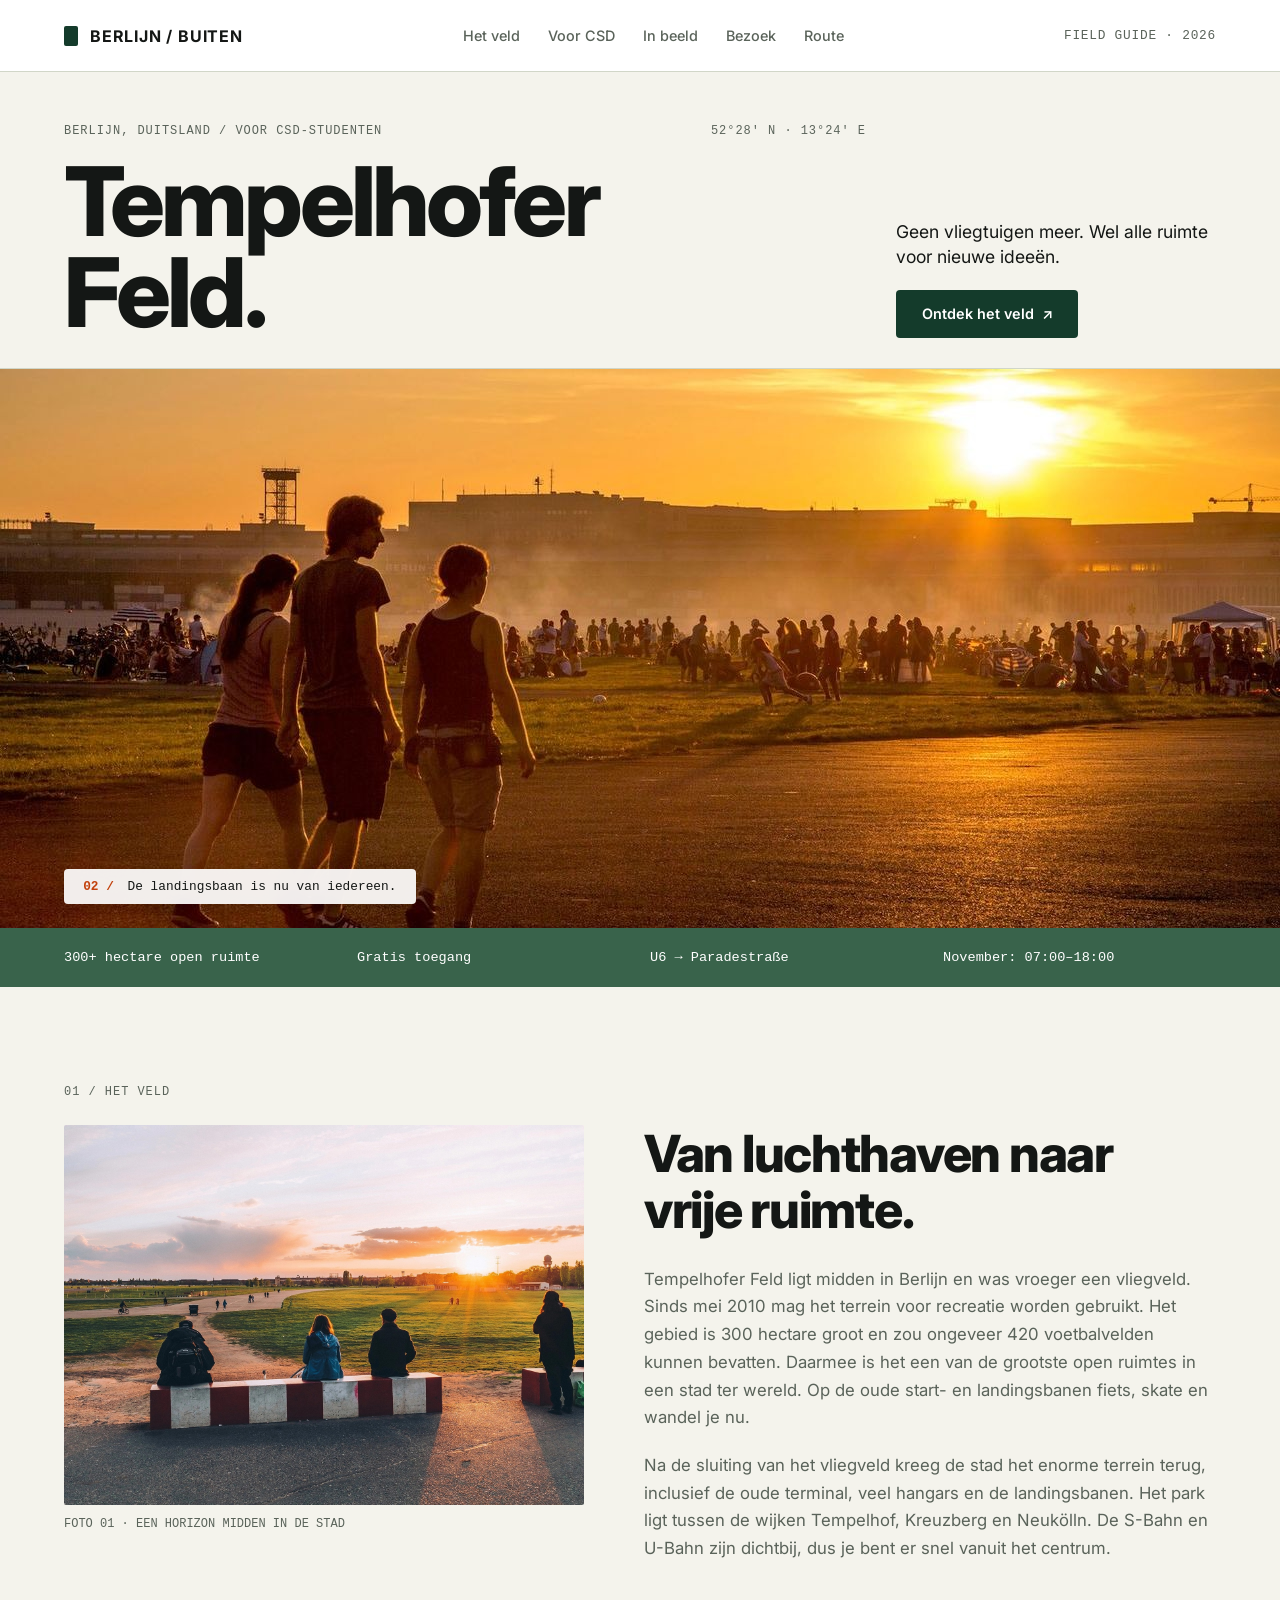
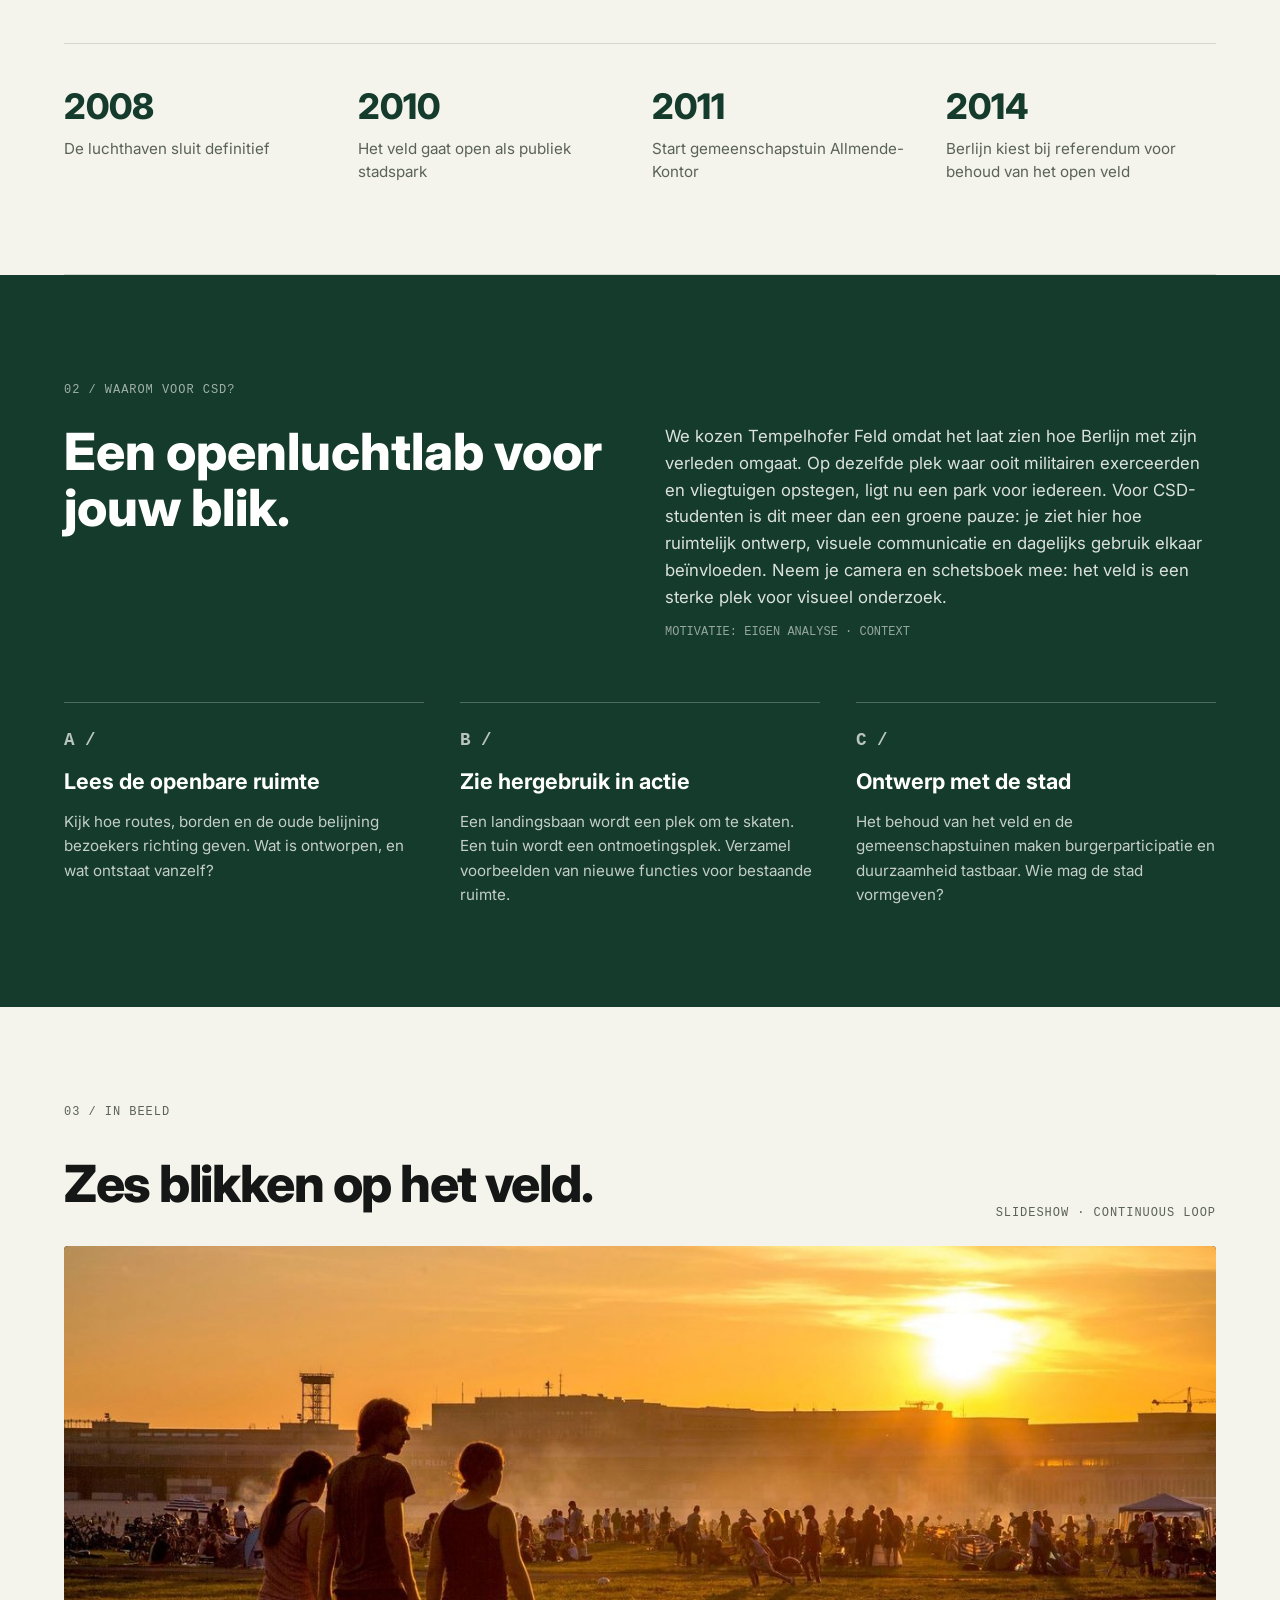
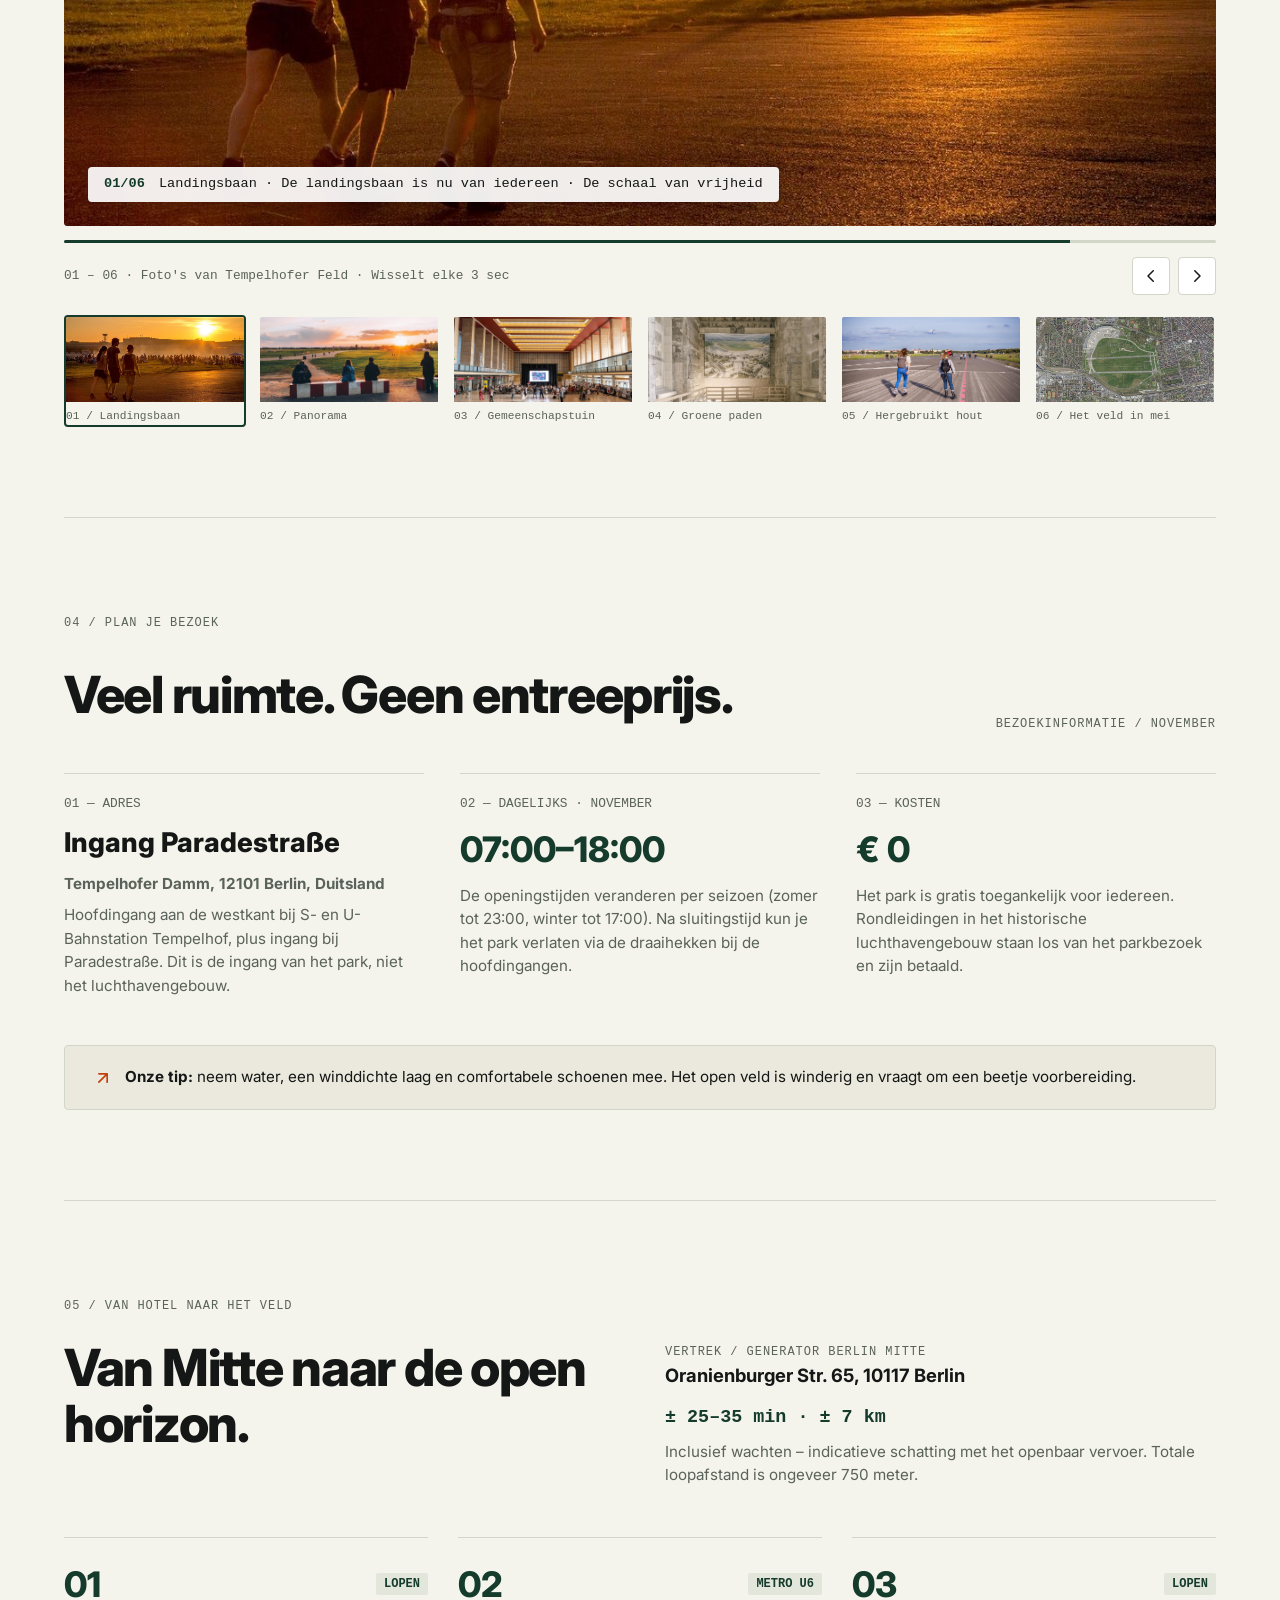
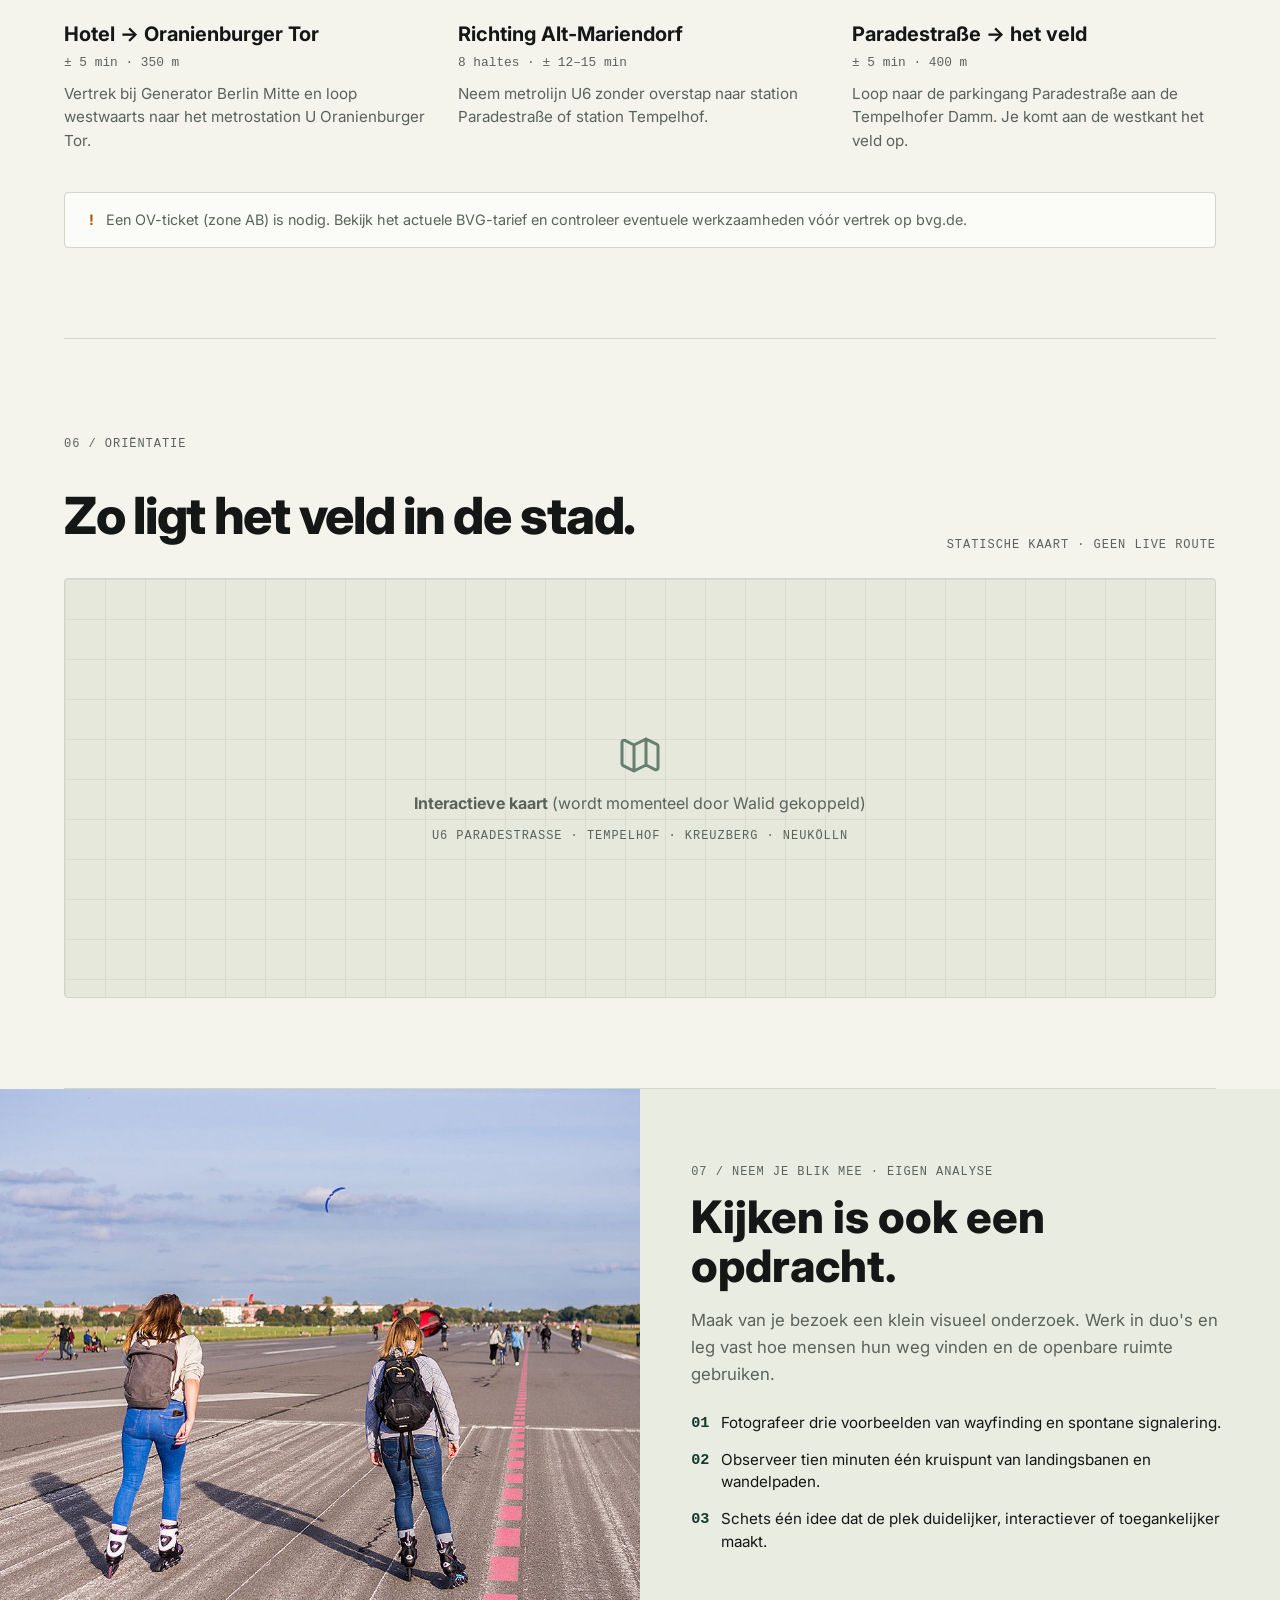
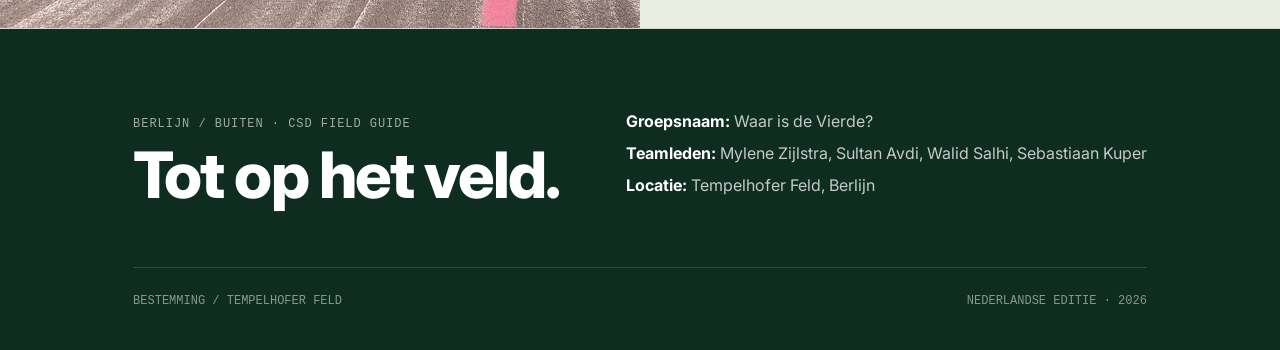
==== commit d3ccad43: "alle info staat erin" ====
--- a/index.html
+++ b/index.html
@@ -3,131 +3,456 @@
 <head>
   <meta charset="utf-8">
   <meta name="viewport" content="width=device-width, initial-scale=1">
-  <title>Berlin's Best - Tempelhofer Feld</title>
+  <title>Tempelhofer Feld — Berlin's Best Field Guide</title>
+  <meta name="description" content="Tempelhofer Feld in Berlijn: een vliegveld als stadspark. Gids voor CSD-studenten met geschiedenis, praktische info, route en slideshow.">
   <link rel="preconnect" href="https://fonts.googleapis.com">
   <link rel="preconnect" href="https://fonts.gstatic.com" crossorigin>
-  <link href="https://fonts.googleapis.com/css2?family=Inter:wght@400;500;600&display=swap" rel="stylesheet">
+  <link href="https://fonts.googleapis.com/css2?family=Inter:wght@400;500;600;700;800&display=swap" rel="stylesheet">
   <link rel="stylesheet" href="styles.css">
-  <link rel="stylesheet" href="style.css">
 </head>
 <body>
+
+  <!-- ============================================================
+       SITE HEADER MET HAMBURGER MENU
+       ============================================================ -->
   <header class="site-header">
-    <div class="brand"></div>
-    <nav class="navigation"></nav>
-    <div class="header-action"></div>
+    <a href="#" class="brand">
+      <span class="brand-icon"></span>
+      <span>BERLIJN / BUITEN</span>
+    </a>
+
+    <!-- Desktop Navigatie -->
+    <nav class="navigation" aria-label="Hoofdnavigatie">
+      <a href="#veld">Het veld</a>
+      <a href="#csd">Voor CSD</a>
+      <a href="#beeld">In beeld</a>
+      <a href="#bezoek">Bezoek</a>
+      <a href="#route">Route</a>
+    </nav>
+
+    <div class="header-action">
+      <span>FIELD GUIDE · 2026</span>
+    </div>
+
+    <!-- Hamburger Knop voor Mobiel -->
+    <button class="hamburger-btn" id="hamburger-btn" aria-label="Menu openen of sluiten" aria-expanded="false">
+      <svg fill="none" stroke="currentColor" viewBox="0 0 24 24">
+        <path stroke-linecap="round" stroke-linejoin="round" stroke-width="2" d="M4 6h16M4 12h16M4 18h16"></path>
+      </svg>
+    </button>
   </header>
 
+  <!-- Mobiel Navigatiemenu -->
+  <div class="mobile-nav" id="mobile-nav">
+    <a href="#veld">Het veld</a>
+    <a href="#csd">Voor CSD</a>
+    <a href="#beeld">In beeld</a>
+    <a href="#bezoek">Bezoek</a>
+    <a href="#route">Route</a>
+  </div>
+
   <main>
-    <!-- Hero sectie met de interactieve slideshow -->
+    <!-- ============================================================
+         HERO SECTIE
+         ============================================================ -->
     <section class="hero">
-      <div class="slideshow-wrapper">
-        
-        <!-- Viewport met foto's en navigatieknoppen -->
-        <div class="slideshow-viewport" id="slideshow-viewport">
-          <div class="slideshow-track" id="slideshow-track">
-            <!-- Dynamisch gevuld door slideshow.js met 6 foto's (foto2.jpg t/m foto7.jpg) -->
-          </div>
-
-          <!-- Vorige knop -->
-          <button class="nav-btn prev-btn" id="prev-btn" aria-label="Vorige foto">
-            <svg fill="none" stroke="currentColor" viewBox="0 0 24 24">
-              <path stroke-linecap="round" stroke-linejoin="round" d="M15 19l-7-7 7-7"></path>
-            </svg>
-          </button>
-
-          <!-- Volgende knop -->
-          <button class="nav-btn next-btn" id="next-btn" aria-label="Volgende foto">
-            <svg fill="none" stroke="currentColor" viewBox="0 0 24 24">
-              <path stroke-linecap="round" stroke-linejoin="round" d="M9 5l7 7-7 7"></path>
-            </svg>
-          </button>
-        </div>
-
-        <!-- Voortgangsbalk (3 seconden loop) -->
-        <div class="progress-container">
-          <div class="progress-bar" id="progress-bar"></div>
-        </div>
-
-        <!-- Onderbalk: Dots links & Pauze/Speel knop rechts -->
-        <div class="slideshow-controls">
-          <div class="dots-container" id="dots-container"></div>
-
-          <button class="control-btn" id="toggle-play-btn" aria-label="Pauzeer of speel slideshow">
-            <svg id="pause-icon" fill="none" stroke="currentColor" viewBox="0 0 24 24">
-              <path stroke-linecap="round" stroke-linejoin="round" stroke-width="2" d="M10 9v6m4-6v6m7-3a9 9 0 11-18 0 9 9 0 0118 0z"></path>
-            </svg>
-            <svg id="play-icon" style="display:none;" fill="none" stroke="currentColor" viewBox="0 0 24 24">
-              <path stroke-linecap="round" stroke-linejoin="round" stroke-width="2" d="M14.752 11.168l-3.197-2.132A1 1 0 0010 9.87v4.263a1 1 0 001.555.832l3.197-2.132a1 1 0 000-1.664z"></path>
-              <path stroke-linecap="round" stroke-linejoin="round" stroke-width="2" d="M21 12a9 9 0 11-18 0 9 9 0 0118 0z"></path>
-            </svg>
-            <span>Pauze / Speel</span>
-          </button>
-        </div>
-
-      </div>
-    </section>
-
-    <section class="intro section-wrap">
-      <div class="section-topline"></div>
-      <div class="intro-columns">
-        <div class="intro-heading"></div>
-        <div class="intro-copy"></div>
-      </div>
-      <div class="timeline">
-        <div></div><div></div><div></div><div></div>
-      </div>
-    </section>
-
-    <section class="feature-band">
       <div class="section-wrap">
-        <div class="feature-heading"></div>
-        <div class="feature-columns">
-          <div></div><div></div><div></div>
-        </div>
-      </div>
-    </section>
-
-    <section class="gallery section-wrap">
-      <div class="section-heading">
-        <div></div>
-        <div></div>
-      </div>
-      <div class="gallery-image"></div>
-      <div class="gallery-thumbnails">
-        <div></div><div></div><div></div><div></div>
-      </div>
-    </section>
-
-    <section class="visit section-wrap">
-      <div class="visit-heading"></div>
-      <div class="visit-details">
-        <div></div><div></div><div></div>
-      </div>
-    </section>
-
+        <div class="hero-header-grid">
+          <div class="hero-title-area">
+            <div class="hero-meta-top">
+              <span class="mono-tag">BERLIJN, DUITSLAND / VOOR CSD-STUDENTEN</span>
+              <span class="mono-tag">52°28' N · 13°24' E</span>
+            </div>
+            <h1>Tempelhofer<br>Feld.</h1>
+          </div>
+          <div class="hero-aside">
+            <p>Geen vliegtuigen meer. Wel alle ruimte voor nieuwe ideeën.</p>
+            <a href="#veld" class="btn-primary">
+              <span>Ontdek het veld</span>
+              <span>↗</span>
+            </a>
+          </div>
+        </div>
+      </div>
+
+      <!-- Grote Hero Foto met Floating Pill -->
+      <div class="hero-banner-image">
+        <img src="img/foto2.jpg" alt="Startbaan Tempelhofer Feld met weidse lucht" onerror="this.src='documenten/img/foto2.jpg'">
+        <div class="floating-pill">
+          <span>02 /</span> De landingsbaan is nu van iedereen.
+        </div>
+      </div>
+
+      <!-- Groene Stats Balk onder Hero -->
+      <div class="hero-stats-band">
+        <div>300+ hectare open ruimte</div>
+        <div>Gratis toegang</div>
+        <div>U6 → Paradestraße</div>
+        <div>November: 07:00–18:00</div>
+      </div>
+    </section>
+
+    <!-- ============================================================
+         SECTIE 01: HET VELD (Omschrijving & Timeline)
+         ============================================================ -->
+    <section class="section-intro-block section-wrap" id="veld">
+      <div class="section-top-label">
+        <span class="mono-tag">01 / HET VELD</span>
+      </div>
+
+      <div class="intro-two-cols">
+        <div class="intro-image-card">
+          <img src="img/foto3.jpg" alt="Panorama over de velden van Tempelhof" onerror="this.src='documenten/img/foto3.jpg'">
+          <div class="image-subcaption">
+            FOTO 01 · EEN HORIZON MIDDEN IN DE STAD
+          </div>
+        </div>
+
+        <div class="intro-text-side">
+          <h2>Van luchthaven naar vrije ruimte.</h2>
+          <p>
+            Tempelhofer Feld ligt midden in Berlijn en was vroeger een vliegveld. Sinds mei 2010 mag het terrein voor recreatie worden gebruikt. Het gebied is 300 hectare groot en zou ongeveer 420 voetbalvelden kunnen bevatten. Daarmee is het een van de grootste open ruimtes in een stad ter wereld. Op de oude start- en landingsbanen fiets, skate en wandel je nu.
+          </p>
+          <p>
+            Na de sluiting van het vliegveld kreeg de stad het enorme terrein terug, inclusief de oude terminal, veel hangars en de landingsbanen. Het park ligt tussen de wijken Tempelhof, Kreuzberg en Neukölln. De S-Bahn en U-Bahn zijn dichtbij, dus je bent er snel vanuit het centrum.
+          </p>
+        </div>
+      </div>
+
+      <!-- Timeline -->
+      <div class="timeline-grid">
+        <div class="timeline-item">
+          <h3>2008</h3>
+          <p>De luchthaven sluit definitief</p>
+        </div>
+        <div class="timeline-item">
+          <h3>2010</h3>
+          <p>Het veld gaat open als publiek stadspark</p>
+        </div>
+        <div class="timeline-item">
+          <h3>2011</h3>
+          <p>Start gemeenschapstuin Allmende-Kontor</p>
+        </div>
+        <div class="timeline-item">
+          <h3>2014</h3>
+          <p>Berlijn kiest bij referendum voor behoud van het open veld</p>
+        </div>
+      </div>
+    </section>
+
+    <!-- ============================================================
+         SECTIE 02: WAAROM VOOR CSD? (Motivatie / Donkergroene Band)
+         ============================================================ -->
+    <section class="feature-band" id="csd">
+      <div class="section-wrap">
+        <div class="section-top-label">
+          <span class="mono-tag" style="color: rgba(255,255,255,0.6);">02 / WAAROM VOOR CSD?</span>
+        </div>
+
+        <div class="feature-top-flex">
+          <h2>Een openluchtlab voor jouw blik.</h2>
+          <div class="feature-top-right">
+            <p>
+              We kozen Tempelhofer Feld omdat het laat zien hoe Berlijn met zijn verleden omgaat. Op dezelfde plek waar ooit militairen exerceerden en vliegtuigen opstegen, ligt nu een park voor iedereen. Voor CSD-studenten is dit meer dan een groene pauze: je ziet hier hoe ruimtelijk ontwerp, visuele communicatie en dagelijks gebruik elkaar beïnvloeden. Neem je camera en schetsboek mee: het veld is een sterke plek voor visueel onderzoek.
+            </p>
+            <div class="mono-sub">MOTIVATIE: EIGEN ANALYSE · CONTEXT</div>
+          </div>
+        </div>
+
+        <div class="feature-three-cols">
+          <div class="feature-col">
+            <div class="col-tag">A /</div>
+            <h3>Lees de openbare ruimte</h3>
+            <p>Kijk hoe routes, borden en de oude belijning bezoekers richting geven. Wat is ontworpen, en wat ontstaat vanzelf?</p>
+          </div>
+
+          <div class="feature-col">
+            <div class="col-tag">B /</div>
+            <h3>Zie hergebruik in actie</h3>
+            <p>Een landingsbaan wordt een plek om te skaten. Een tuin wordt een ontmoetingsplek. Verzamel voorbeelden van nieuwe functies voor bestaande ruimte.</p>
+          </div>
+
+          <div class="feature-col">
+            <div class="col-tag">C /</div>
+            <h3>Ontwerp met de stad</h3>
+            <p>Het behoud van het veld en de gemeenschapstuinen maken burgerparticipatie en duurzaamheid tastbaar. Wie mag de stad vormgeven?</p>
+          </div>
+        </div>
+      </div>
+    </section>
+
+    <!-- ============================================================
+         SECTIE 03: IN BEELD (SLIDESHOW MET 6 FOTO'S & THUMBNAILS)
+         ============================================================ -->
+    <section class="gallery-section section-wrap" id="beeld">
+      <div class="section-top-label">
+        <span class="mono-tag">03 / IN BEELD</span>
+      </div>
+
+      <div class="gallery-header-flex">
+        <h2>Zes blikken op het veld.</h2>
+        <span class="mono-tag">SLIDESHOW · CONTINUOUS LOOP</span>
+      </div>
+
+      <!-- Slideshow Component -->
+      <div class="slideshow-block">
+        <!-- Viewport met slides -->
+        <div class="slideshow-viewport" id="gallery-viewport">
+          <div class="slideshow-track" id="gallery-track">
+            <!-- Dynamisch gevuld door slideshow.js met foto2.jpg t/m foto7.jpg -->
+          </div>
+
+          <!-- Caption Badge over de slide -->
+          <div class="slide-overlay-badge" id="slide-badge">
+            <strong>01/06</strong> Landingsbaan · De landingsbaan is nu van iedereen
+          </div>
+        </div>
+
+        <!-- 3-Seconden Voortgangsbalk -->
+        <div class="gallery-progress">
+          <div class="gallery-progress-bar" id="gallery-progress-bar"></div>
+        </div>
+
+        <!-- Controls balk onder de viewport -->
+        <div class="gallery-meta-controls">
+          <div>01 – 06 · Foto's van Tempelhofer Feld · Wisselt elke 3 sec</div>
+          <div class="gallery-nav-buttons">
+            <button class="icon-nav-btn" id="gallery-prev-btn" aria-label="Vorige foto">
+              <svg fill="none" stroke="currentColor" viewBox="0 0 24 24">
+                <path stroke-linecap="round" stroke-linejoin="round" stroke-width="2" d="M15 19l-7-7 7-7"></path>
+              </svg>
+            </button>
+            <button class="icon-nav-btn" id="gallery-next-btn" aria-label="Volgende foto">
+              <svg fill="none" stroke="currentColor" viewBox="0 0 24 24">
+                <path stroke-linecap="round" stroke-linejoin="round" stroke-width="2" d="M9 5l7 7-7 7"></path>
+              </svg>
+            </button>
+          </div>
+        </div>
+
+        <!-- 6 Thumbnails Onder de Slideshow -->
+        <div class="gallery-thumbnails-grid">
+          <div class="thumb-card active" data-index="0">
+            <img src="img/foto2.jpg" alt="01 Landingsbaan" onerror="this.src='documenten/img/foto2.jpg'">
+            <span>01 / Landingsbaan</span>
+          </div>
+          <div class="thumb-card" data-index="1">
+            <img src="img/foto3.jpg" alt="02 Panorama" onerror="this.src='documenten/img/foto3.jpg'">
+            <span>02 / Panorama</span>
+          </div>
+          <div class="thumb-card" data-index="2">
+            <img src="img/foto4.jpg" alt="03 Gemeenschapstuin" onerror="this.src='documenten/img/foto4.jpg'">
+            <span>03 / Gemeenschapstuin</span>
+          </div>
+          <div class="thumb-card" data-index="3">
+            <img src="img/foto5.jpg" alt="04 Groene paden" onerror="this.src='documenten/img/foto5.jpg'">
+            <span>04 / Groene paden</span>
+          </div>
+          <div class="thumb-card" data-index="4">
+            <img src="img/foto6.jpg" alt="05 Hergebruikt hout" onerror="this.src='documenten/img/foto6.jpg'">
+            <span>05 / Hergebruikt hout</span>
+          </div>
+          <div class="thumb-card" data-index="5">
+            <img src="img/foto7.jpg" alt="06 Het veld in mei" onerror="this.src='documenten/img/foto7.jpg'">
+            <span>06 / Het veld in mei</span>
+          </div>
+        </div>
+      </div>
+    </section>
+
+    <!-- ============================================================
+         SECTIE 04: PLAN JE BEZOEK (Praktische Informatie)
+         ============================================================ -->
+    <section class="visit-section section-wrap" id="bezoek">
+      <div class="section-top-label">
+        <span class="mono-tag">04 / PLAN JE BEZOEK</span>
+      </div>
+
+      <div class="visit-header-flex">
+        <h2>Veel ruimte. Geen entreeprijs.</h2>
+        <span class="mono-tag">BEZOEKINFORMATIE / NOVEMBER</span>
+      </div>
+
+      <div class="visit-cards-grid">
+        <!-- Kaart 01: Adres -->
+        <div class="visit-card">
+          <div class="card-num">01 — ADRES</div>
+          <h3>Ingang Paradestraße</h3>
+          <p><strong>Tempelhofer Damm, 12101 Berlin, Duitsland</strong></p>
+          <p>
+            Hoofdingang aan de westkant bij S- en U-Bahnstation Tempelhof, plus ingang bij Paradestraße. Dit is de ingang van het park, niet het luchthavengebouw.
+          </p>
+        </div>
+
+        <!-- Kaart 02: Openingstijden -->
+        <div class="visit-card">
+          <div class="card-num">02 — DAGELIJKS · NOVEMBER</div>
+          <div class="highlight-stat">07:00–18:00</div>
+          <p>
+            De openingstijden veranderen per seizoen (zomer tot 23:00, winter tot 17:00). Na sluitingstijd kun je het park verlaten via de draaihekken bij de hoofdingangen.
+          </p>
+        </div>
+
+        <!-- Kaart 03: Kosten -->
+        <div class="visit-card">
+          <div class="card-num">03 — KOSTEN</div>
+          <div class="highlight-stat">€ 0</div>
+          <p>
+            Het park is gratis toegankelijk voor iedereen. Rondleidingen in het historische luchthavengebouw staan los van het parkbezoek en zijn betaald.
+          </p>
+        </div>
+      </div>
+
+      <!-- Tip Banner -->
+      <div class="tip-banner">
+        <svg fill="none" stroke="currentColor" viewBox="0 0 24 24">
+          <path stroke-linecap="round" stroke-linejoin="round" stroke-width="2" d="M7 17L17 7M17 7H7M17 7V17"></path>
+        </svg>
+        <span><strong>Onze tip:</strong> neem water, een winddichte laag en comfortabele schoenen mee. Het open veld is winderig en vraagt om een beetje voorbereiding.</span>
+      </div>
+    </section>
+
+    <!-- ============================================================
+         SECTIE 05: VAN MITTE NAAR HET VELD (Route)
+         ============================================================ -->
+    <section class="route-section section-wrap" id="route">
+      <div class="section-top-label">
+        <span class="mono-tag">05 / VAN HOTEL NAAR HET VELD</span>
+      </div>
+
+      <div class="route-top-grid">
+        <h2>Van Mitte naar de open horizon.</h2>
+        <div class="route-origin-card">
+          <span class="mono-tag">VERTREK / GENERATOR BERLIN MITTE</span>
+          <h4>Oranienburger Str. 65, 10117 Berlin</h4>
+          <div class="route-stat-badge">± 25–35 min · ± 7 km</div>
+          <p>Inclusief wachten – indicatieve schatting met het openbaar vervoer. Totale loopafstand is ongeveer 750 meter.</p>
+        </div>
+      </div>
+
+      <div class="route-steps-grid">
+        <!-- Stap 01 -->
+        <div class="route-step-card">
+          <div class="step-header-row">
+            <span class="step-num">01</span>
+            <span class="step-mode">LOPEN</span>
+          </div>
+          <h3>Hotel → Oranienburger Tor</h3>
+          <div class="step-sub">± 5 min · 350 m</div>
+          <p>Vertrek bij Generator Berlin Mitte en loop westwaarts naar het metrostation U Oranienburger Tor.</p>
+        </div>
+
+        <!-- Stap 02 -->
+        <div class="route-step-card">
+          <div class="step-header-row">
+            <span class="step-num">02</span>
+            <span class="step-mode">METRO U6</span>
+          </div>
+          <h3>Richting Alt-Mariendorf</h3>
+          <div class="step-sub">8 haltes · ± 12–15 min</div>
+          <p>Neem metrolijn U6 zonder overstap naar station Paradestraße of station Tempelhof.</p>
+        </div>
+
+        <!-- Stap 03 -->
+        <div class="route-step-card">
+          <div class="step-header-row">
+            <span class="step-num">03</span>
+            <span class="step-mode">LOPEN</span>
+          </div>
+          <h3>Paradestraße → het veld</h3>
+          <div class="step-sub">± 5 min · 400 m</div>
+          <p>Loop naar de parkingang Paradestraße aan de Tempelhofer Damm. Je komt aan de westkant het veld op.</p>
+        </div>
+      </div>
+
+      <!-- OV Alert Banner -->
+      <div class="alert-banner">
+        <span>!</span>
+        <p>Een OV-ticket (zone AB) is nodig. Bekijk het actuele BVG-tarief en controleer eventuele werkzaamheden vóór vertrek op bvg.de.</p>
+      </div>
+    </section>
+
+    <!-- ============================================================
+         SECTIE 06: ORIËNTATIE & KAART (Placeholder)
+         ============================================================ -->
     <section class="map-section section-wrap">
-      <div class="section-heading">
-        <div></div>
-        <div></div>
-      </div>
-      <div class="map-panel"></div>
-    </section>
-
-    <section class="closing">
-      <div class="closing-image"></div>
-      <div class="closing-content">
-        <div></div>
-        <div></div>
-        <div></div>
+      <div class="section-top-label">
+        <span class="mono-tag">06 / ORIËNTATIE</span>
+      </div>
+
+      <div class="map-header-flex">
+        <h2>Zo ligt het veld in de stad.</h2>
+        <span class="mono-tag">STATISCHE KAART · GEEN LIVE ROUTE</span>
+      </div>
+
+      <div class="map-box">
+        <svg fill="none" stroke="currentColor" viewBox="0 0 24 24">
+          <path stroke-linecap="round" stroke-linejoin="round" stroke-width="1.5" d="M9 20l-5.447-2.724A1 1 0 013 16.382V5.618a1 1 0 011.447-.894L9 7m0 13l6-3m-6 3V7m6 10l4.553 2.276A1 1 0 0021 18.382V7.618a1 1 0 00-.553-.894L15 4m0 13V4m0 0L9 7"></path>
+        </svg>
+        <p><strong>Interactieve kaart</strong> (wordt momenteel door Walid gekoppeld)</p>
+        <span class="mono-tag">U6 Paradestraße · Tempelhof · Kreuzberg · Neukölln</span>
+      </div>
+    </section>
+
+    <!-- ============================================================
+         SECTIE 07: ONDERZOEKSOPDRACHT
+         ============================================================ -->
+    <section class="closing-split">
+      <div class="closing-image-side">
+        <img src="img/foto6.jpg" alt="Hergebruikt hout en gemeenschapstuin Tempelhofer Feld" onerror="this.src='documenten/img/foto6.jpg'">
+      </div>
+
+      <div class="closing-text-side">
+        <span class="mono-tag">07 / NEEM JE BLIK MEE · EIGEN ANALYSE</span>
+        <h2>Kijken is ook een opdracht.</h2>
+        <p>
+          Maak van je bezoek een klein visueel onderzoek. Werk in duo's en leg vast hoe mensen hun weg vinden en de openbare ruimte gebruiken.
+        </p>
+
+        <div class="assignment-steps">
+          <div class="assignment-step">
+            <strong>01</strong>
+            <span>Fotografeer drie voorbeelden van wayfinding en spontane signalering.</span>
+          </div>
+          <div class="assignment-step">
+            <strong>02</strong>
+            <span>Observeer tien minuten één kruispunt van landingsbanen en wandelpaden.</span>
+          </div>
+          <div class="assignment-step">
+            <strong>03</strong>
+            <span>Schets één idee dat de plek duidelijker, interactiever of toegankelijker maakt.</span>
+          </div>
+        </div>
       </div>
     </section>
   </main>
 
+  <!-- ============================================================
+       SITE FOOTER
+       ============================================================ -->
   <footer class="site-footer">
-    <div></div><div></div><div></div>
+    <div class="section-wrap">
+      <div class="footer-top">
+        <div>
+          <span class="mono-tag" style="color: rgba(255,255,255,0.6);">BERLIJN / BUITEN · CSD FIELD GUIDE</span>
+          <h2 style="margin-top: 10px;">Tot op het veld.</h2>
+        </div>
+
+        <div class="footer-col-right">
+          <div><strong>Groepsnaam:</strong> Waar is de Vierde?</div>
+          <div><strong>Teamleden:</strong> Mylene Zijlstra, Sultan Avdi, Walid Salhi, Sebastiaan Kuper</div>
+          <div><strong>Locatie:</strong> Tempelhofer Feld, Berlijn</div>
+        </div>
+      </div>
+
+      <div class="footer-bottom">
+        <div>BESTEMMING / TEMPELHOFER FELD</div>
+        <div>NEDERLANDSE EDITIE · 2026</div>
+      </div>
+    </div>
   </footer>
 
-  <!-- Slideshow JavaScript -->
+  <!-- Scripts -->
   <script src="slideshow.js"></script>
 </body>
 </html>
--- a/styles.css
+++ b/styles.css
@@ -1,91 +1,1044 @@
+/* ============================================================
+   BERLIJN / BUITEN - TEMPELHOFER FELD FIELD GUIDE
+   Design conform Stitch / Figma specificaties
+   ============================================================ */
+
 :root {
-  --paper: #f3f2e9;
-  --white: #fffef9;
+  --paper: #f4f3ec;
+  --white: #ffffff;
   --forest: #143b2b;
-  --green: #dce5d2;
-  --line: #cbd1c4;
-}
-
-* { box-sizing: border-box; }
-body { margin: 0; background: var(--paper); }
-.site-header { min-height: 76px; padding: 0 6vw; display: grid; grid-template-columns: 1fr 2fr 1fr; align-items: center; gap: 30px; background: var(--white); }
-.brand, .navigation, .header-action { height: 22px; background: var(--green); }
-.brand { width: 130px; }
-.navigation { width: min(390px, 100%); justify-self: center; }
-.header-action { width: 110px; justify-self: end; }
-
-.hero { min-height: min(670px, 78vw); height: 610px; display: flex; align-items: end; background: #87977a; }
-.hero-content { width: min(1120px, 88%); height: 100%; margin: auto; padding: 92px 0 52px; display: flex; flex-direction: column; justify-content: space-between; }
-.hero-title { width: min(600px, 75%); height: 190px; margin-top: 40px; background: rgba(243,242,233,.16); }
-.hero-bottom { display: flex; align-items: end; justify-content: space-between; gap: 30px; }
-.hero-caption { width: 260px; height: 28px; background: rgba(243,242,233,.3); }
-.hero-action { width: 150px; height: 44px; border: 1px solid rgba(255,255,255,.55); }
-
-.section-wrap { width: min(1120px, 88%); margin: 0 auto; }
-.intro { padding-top: 82px; padding-bottom: 82px; }
-.section-topline { height: 18px; border-bottom: 1px solid var(--line); }
-.intro-columns { display: grid; grid-template-columns: 1.1fr .9fr; gap: 9%; padding: 50px 0 42px; }
-.intro-heading, .intro-copy { min-height: 150px; background: var(--green); }
-.timeline { display: grid; grid-template-columns: repeat(4, 1fr); border-top: 1px solid var(--line); }
-.timeline div { height: 56px; margin-right: 12px; border-bottom: 1px solid var(--line); }
-
-.feature-band { padding: 82px 6vw 76px; background: var(--forest); }
-.feature-heading { width: min(560px, 80%); height: 110px; margin-bottom: 40px; background: rgba(243,242,233,.13); }
-.feature-columns { display: grid; grid-template-columns: 1fr 1fr 1fr; gap: 20px; }
-.feature-columns div { height: 70px; border-top: 1px solid rgba(255,255,255,.3); }
-
-.gallery { padding-top: 82px; padding-bottom: 86px; }
-.section-heading { display: flex; align-items: end; justify-content: space-between; gap: 40px; margin-bottom: 27px; }
-.section-heading div:first-child { width: 48%; height: 72px; background: var(--green); }
-.section-heading div:last-child { width: 28%; height: 46px; background: var(--green); }
-.gallery-image { height: clamp(250px, 42vw, 470px); background: #c5cdb9; }
-.gallery-thumbnails { display: grid; grid-template-columns: repeat(4, 1fr); gap: 10px; margin-top: 10px; }
-.gallery-thumbnails div { height: clamp(88px, 13vw, 145px); background: var(--green); }
-
-.visit { display: grid; grid-template-columns: .8fr 1.2fr; gap: 12%; padding-top: 74px; padding-bottom: 80px; border-top: 1px solid var(--line); }
-.visit-heading { min-height: 180px; background: var(--green); }
-.visit-details { border-top: 1px solid var(--line); }
-.visit-details div { height: 76px; border-bottom: 1px solid var(--line); }
-
-.map-section { padding-top: 12px; padding-bottom: 82px; }
-.map-panel { height: 360px; background-color: #e7e9dc; background-image: linear-gradient(rgba(67,100,75,.08) 1px, transparent 1px), linear-gradient(90deg, rgba(67,100,75,.08) 1px, transparent 1px); background-size: 38px 38px; }
-
-.closing { display: grid; grid-template-columns: 1fr 1fr; min-height: 360px; background: var(--forest); }
-.closing-image { min-height: 320px; background: #71876f; }
-.closing-content { align-self: center; padding: 54px clamp(35px, 8vw, 115px); }
-.closing-content div { height: 34px; margin: 14px 0; background: rgba(243,242,233,.16); }
-.closing-content div:first-child { width: 75%; height: 78px; }
-.closing-content div:last-child { width: 145px; height: 44px; border: 1px solid rgba(255,255,255,.5); background: transparent; }
-.site-footer { min-height: 96px; padding: 23px 6vw; display: grid; grid-template-columns: 1fr 1fr 1fr; align-items: center; gap: 24px; background: #0e2d20; }
-.site-footer div { height: 20px; background: rgba(243,242,233,.14); }
-.site-footer div:first-child { width: 130px; }
-.site-footer div:last-child { width: 110px; justify-self: end; }
-
-@media (max-width: 720px) {
-  .site-header { min-height: 66px; grid-template-columns: 1fr auto; padding: 0 6%; }
-  .navigation { display: none; }
-  .hero { height: min(650px, 82svh); min-height: 490px; }
-  .hero-content { width: 88%; padding: 74px 0 48px; }
-  .hero-title { width: 90%; height: 155px; }
-  .hero-bottom { align-items: start; flex-direction: column; gap: 20px; }
-  .intro, .gallery { padding-top: 60px; padding-bottom: 62px; }
-  .intro-columns { grid-template-columns: 1fr; gap: 24px; padding: 36px 0; }
-  .intro-heading, .intro-copy { min-height: 100px; }
-  .timeline { grid-template-columns: repeat(2, 1fr); row-gap: 18px; }
-  .feature-band { padding: 61px 6% 55px; }
-  .feature-columns { grid-template-columns: 1fr; gap: 12px; }
-  .feature-columns div { height: 45px; }
-  .section-heading { align-items: start; flex-direction: column; gap: 12px; }
-  .section-heading div:first-child { width: 75%; }
-  .section-heading div:last-child { width: 55%; }
-  .gallery-thumbnails { grid-template-columns: repeat(2, 1fr); }
-  .gallery-thumbnails div { height: 120px; }
-  .visit { grid-template-columns: 1fr; gap: 28px; padding-top: 58px; padding-bottom: 62px; }
-  .visit-heading { min-height: 130px; }
-  .map-section { padding-bottom: 60px; }
-  .map-panel { height: 290px; }
-  .closing { grid-template-columns: 1fr; }
-  .closing-image { min-height: 240px; }
-  .closing-content { padding: 43px 7% 50px; }
-  .site-footer { grid-template-columns: 1fr 1fr; padding: 25px 6%; }
-}
+  --forest-dark: #0e2d20;
+  --green-accent: #234d38;
+  --green-light: #dce5d2;
+  --green-tag: #88997c;
+  --line: #d1d6c8;
+  --text-main: #141715;
+  --text-muted: #5a635a;
+  --font-sans: 'Inter', -apple-system, BlinkMacSystemFont, 'Segoe UI', Roboto, sans-serif;
+  --font-mono: 'SFMono-Regular', Consolas, 'Liberation Mono', Menlo, monospace;
+}
+
+* {
+  box-sizing: border-box;
+  margin: 0;
+  padding: 0;
+}
+
+html {
+  scroll-behavior: smooth;
+}
+
+body {
+  font-family: var(--font-sans);
+  background-color: var(--paper);
+  color: var(--text-main);
+  line-height: 1.5;
+  -webkit-font-smoothing: antialiased;
+}
+
+/* Algemene Typografie & Utility */
+.mono-tag {
+  font-family: var(--font-mono);
+  font-size: 0.75rem;
+  letter-spacing: 0.08em;
+  text-transform: uppercase;
+  color: var(--text-muted);
+}
+
+.section-wrap {
+  width: min(1200px, 90%);
+  margin: 0 auto;
+}
+
+/* ============================================================
+   SITE HEADER & HAMBURGER MENU
+   ============================================================ */
+.site-header {
+  position: sticky;
+  top: 0;
+  z-index: 100;
+  min-height: 72px;
+  padding: 0 5vw;
+  display: flex;
+  align-items: center;
+  justify-content: space-between;
+  background: var(--white);
+  border-bottom: 1px solid var(--line);
+}
+
+.brand {
+  display: flex;
+  align-items: center;
+  gap: 12px;
+  text-decoration: none;
+  color: var(--text-main);
+  font-weight: 700;
+  font-size: 1rem;
+  letter-spacing: 0.05em;
+}
+
+.brand-icon {
+  width: 14px;
+  height: 20px;
+  background-color: var(--forest);
+  border-radius: 2px;
+}
+
+.navigation {
+  display: flex;
+  align-items: center;
+  gap: 28px;
+}
+
+.navigation a {
+  text-decoration: none;
+  color: var(--text-muted);
+  font-size: 0.9rem;
+  font-weight: 500;
+  transition: color 0.2s ease;
+}
+
+.navigation a:hover {
+  color: var(--forest);
+}
+
+.header-action {
+  font-family: var(--font-mono);
+  font-size: 0.8rem;
+  color: var(--text-muted);
+  letter-spacing: 0.06em;
+}
+
+/* Hamburger Knop (standaard verborgen op desktop) */
+.hamburger-btn {
+  display: none;
+  background: transparent;
+  border: none;
+  cursor: pointer;
+  padding: 8px;
+  color: var(--text-main);
+  z-index: 101;
+}
+
+.hamburger-btn svg {
+  width: 26px;
+  height: 26px;
+  display: block;
+}
+
+/* Mobiel Menu Drawer */
+.mobile-nav {
+  display: none;
+  position: fixed;
+  top: 72px;
+  left: 0;
+  right: 0;
+  background: var(--white);
+  border-bottom: 2px solid var(--forest);
+  padding: 1.5rem 6vw 2rem;
+  flex-direction: column;
+  gap: 1.25rem;
+  z-index: 99;
+  box-shadow: 0 20px 30px rgba(0,0,0,0.1);
+}
+
+.mobile-nav.open {
+  display: flex;
+}
+
+.mobile-nav a {
+  text-decoration: none;
+  color: var(--text-main);
+  font-size: 1.15rem;
+  font-weight: 600;
+  padding: 0.5rem 0;
+  border-bottom: 1px solid var(--line);
+}
+
+/* ============================================================
+   HERO SECTIE
+   ============================================================ */
+.hero {
+  padding: 50px 0 0;
+  background: var(--paper);
+}
+
+.hero-header-grid {
+  display: flex;
+  justify-content: space-between;
+  align-items: flex-end;
+  gap: 30px;
+  margin-bottom: 30px;
+}
+
+.hero-title-area {
+  flex: 1 1 60%;
+}
+
+.hero-meta-top {
+  display: flex;
+  justify-content: space-between;
+  margin-bottom: 1rem;
+}
+
+.hero h1 {
+  font-size: clamp(3rem, 7.5vw, 6.2rem);
+  font-weight: 800;
+  line-height: 0.95;
+  letter-spacing: -0.04em;
+  color: var(--text-main);
+}
+
+.hero-aside {
+  flex: 0 0 320px;
+  display: flex;
+  flex-direction: column;
+  align-items: flex-start;
+  gap: 1.25rem;
+}
+
+.hero-aside p {
+  font-size: 1.1rem;
+  line-height: 1.4;
+  color: var(--text-main);
+}
+
+.btn-primary {
+  display: inline-flex;
+  align-items: center;
+  gap: 8px;
+  background: var(--forest);
+  color: #ffffff;
+  padding: 0.85rem 1.6rem;
+  border-radius: 4px;
+  text-decoration: none;
+  font-size: 0.9rem;
+  font-weight: 600;
+  transition: background 0.2s ease, transform 0.15s ease;
+}
+
+.btn-primary:hover {
+  background: #1b4d38;
+  transform: translateY(-1px);
+}
+
+.hero-banner-image {
+  position: relative;
+  width: 100%;
+  height: clamp(340px, 50vw, 560px);
+  overflow: hidden;
+  border-top: 1px solid var(--line);
+}
+
+.hero-banner-image img {
+  width: 100%;
+  height: 100%;
+  object-fit: cover;
+  display: block;
+}
+
+.floating-pill {
+  position: absolute;
+  bottom: 24px;
+  left: 5vw;
+  background: rgba(255, 255, 255, 0.92);
+  backdrop-filter: blur(8px);
+  padding: 0.5rem 1.2rem;
+  border-radius: 4px;
+  font-family: var(--font-mono);
+  font-size: 0.8rem;
+  color: var(--text-main);
+  box-shadow: 0 4px 15px rgba(0, 0, 0, 0.15);
+}
+
+.floating-pill span {
+  color: #c2410c;
+  font-weight: 700;
+  margin-right: 6px;
+}
+
+/* Groene Stats Balk onder Hero */
+.hero-stats-band {
+  background: #39634b;
+  color: #ffffff;
+  padding: 1.2rem 5vw;
+  display: grid;
+  grid-template-columns: repeat(4, 1fr);
+  gap: 20px;
+  font-family: var(--font-mono);
+  font-size: 0.85rem;
+}
+
+.hero-stats-band div {
+  white-space: nowrap;
+  overflow: hidden;
+  text-overflow: ellipsis;
+}
+
+/* ============================================================
+   SECTIE 01: HET VELD (Omschrijving & Timeline)
+   ============================================================ */
+.section-intro-block {
+  padding: 90px 0;
+  border-bottom: 1px solid var(--line);
+}
+
+.section-top-label {
+  margin-bottom: 24px;
+}
+
+.intro-two-cols {
+  display: grid;
+  grid-template-columns: 1fr 1.1fr;
+  gap: 60px;
+  align-items: start;
+  margin-bottom: 60px;
+}
+
+.intro-image-card {
+  position: relative;
+}
+
+.intro-image-card img {
+  width: 100%;
+  height: 380px;
+  object-fit: cover;
+  display: block;
+  border-radius: 2px;
+}
+
+.image-subcaption {
+  margin-top: 10px;
+  font-family: var(--font-mono);
+  font-size: 0.75rem;
+  color: var(--text-muted);
+}
+
+.intro-text-side h2 {
+  font-size: clamp(2.2rem, 4vw, 3.4rem);
+  font-weight: 800;
+  line-height: 1.1;
+  letter-spacing: -0.025em;
+  margin-bottom: 1.75rem;
+}
+
+.intro-text-side p {
+  font-size: 1.05rem;
+  line-height: 1.65;
+  color: var(--text-muted);
+  margin-bottom: 1.25rem;
+}
+
+/* Timeline */
+.timeline-grid {
+  display: grid;
+  grid-template-columns: repeat(4, 1fr);
+  gap: 24px;
+  padding-top: 36px;
+  border-top: 1px solid var(--line);
+}
+
+.timeline-item h3 {
+  font-size: 2.2rem;
+  font-weight: 800;
+  color: var(--forest);
+  margin-bottom: 0.35rem;
+}
+
+.timeline-item p {
+  font-size: 0.95rem;
+  color: var(--text-muted);
+}
+
+/* ============================================================
+   SECTIE 02: WAAROM VOOR CSD? (Donkergroene Band)
+   ============================================================ */
+.feature-band {
+  background: var(--forest);
+  color: #ffffff;
+  padding: 100px 0;
+}
+
+.feature-top-flex {
+  display: flex;
+  justify-content: space-between;
+  gap: 50px;
+  margin-bottom: 60px;
+}
+
+.feature-top-flex h2 {
+  font-size: clamp(2.2rem, 4vw, 3.2rem);
+  font-weight: 800;
+  line-height: 1.1;
+  flex: 1 1 50%;
+}
+
+.feature-top-right {
+  flex: 1 1 50%;
+  font-size: 1.05rem;
+  line-height: 1.6;
+  color: rgba(255, 255, 255, 0.85);
+}
+
+.feature-top-right .mono-sub {
+  margin-top: 12px;
+  font-family: var(--font-mono);
+  font-size: 0.75rem;
+  color: rgba(255, 255, 255, 0.55);
+}
+
+.feature-three-cols {
+  display: grid;
+  grid-template-columns: repeat(3, 1fr);
+  gap: 36px;
+}
+
+.feature-col {
+  border-top: 1px solid rgba(255, 255, 255, 0.25);
+  padding-top: 24px;
+}
+
+.col-tag {
+  font-family: var(--font-mono);
+  font-size: 1.1rem;
+  font-weight: 600;
+  margin-bottom: 0.75rem;
+  color: rgba(255, 255, 255, 0.7);
+}
+
+.feature-col h3 {
+  font-size: 1.35rem;
+  font-weight: 700;
+  margin-bottom: 0.75rem;
+}
+
+.feature-col p {
+  font-size: 0.95rem;
+  line-height: 1.6;
+  color: rgba(255, 255, 255, 0.75);
+}
+
+/* ============================================================
+   SECTIE 03: IN BEELD (SLIDESHOW MET 6 THUMBNAILS)
+   ============================================================ */
+.gallery-section {
+  padding: 90px 0;
+  background: var(--paper);
+  border-bottom: 1px solid var(--line);
+}
+
+.gallery-header-flex {
+  display: flex;
+  justify-content: space-between;
+  align-items: flex-end;
+  margin-bottom: 24px;
+}
+
+.gallery-header-flex h2 {
+  font-size: clamp(2.2rem, 4vw, 3.4rem);
+  font-weight: 800;
+  letter-spacing: -0.025em;
+}
+
+/* Slideshow Container */
+.slideshow-block {
+  position: relative;
+  width: 100%;
+}
+
+.slideshow-viewport {
+  position: relative;
+  width: 100%;
+  height: clamp(340px, 48vw, 580px);
+  background: #111;
+  overflow: hidden;
+  border-radius: 4px;
+  cursor: grab;
+}
+
+.slideshow-viewport:active {
+  cursor: grabbing;
+}
+
+.slideshow-track {
+  display: flex;
+  height: 100%;
+  width: 100%;
+  transition: transform 0.5s cubic-bezier(0.25, 1, 0.5, 1);
+}
+
+.slide {
+  flex: 0 0 100%;
+  width: 100%;
+  height: 100%;
+  position: relative;
+}
+
+.slide img {
+  width: 100%;
+  height: 100%;
+  object-fit: cover;
+  display: block;
+}
+
+/* Slide Caption Badge op de foto */
+.slide-overlay-badge {
+  position: absolute;
+  bottom: 24px;
+  left: 24px;
+  background: rgba(255, 255, 255, 0.92);
+  backdrop-filter: blur(6px);
+  padding: 0.45rem 1rem;
+  border-radius: 4px;
+  font-family: var(--font-mono);
+  font-size: 0.85rem;
+  color: var(--text-main);
+  box-shadow: 0 4px 15px rgba(0, 0, 0, 0.15);
+}
+
+.slide-overlay-badge strong {
+  color: var(--forest);
+  margin-right: 6px;
+}
+
+/* Voortgangsbalkje */
+.gallery-progress {
+  width: 100%;
+  height: 3px;
+  background: var(--line);
+  margin-top: 14px;
+  border-radius: 2px;
+  overflow: hidden;
+}
+
+.gallery-progress-bar {
+  height: 100%;
+  width: 0%;
+  background: var(--forest);
+  transition: width 0.05s linear;
+}
+
+/* Controls onder de foto: credits links, pijlen rechts */
+.gallery-meta-controls {
+  display: flex;
+  justify-content: space-between;
+  align-items: center;
+  margin-top: 14px;
+  font-family: var(--font-mono);
+  font-size: 0.8rem;
+  color: var(--text-muted);
+}
+
+.gallery-nav-buttons {
+  display: flex;
+  gap: 8px;
+}
+
+.icon-nav-btn {
+  width: 38px;
+  height: 38px;
+  border: 1px solid var(--line);
+  background: var(--white);
+  color: var(--text-main);
+  border-radius: 4px;
+  display: flex;
+  align-items: center;
+  justify-content: center;
+  cursor: pointer;
+  transition: all 0.2s ease;
+}
+
+.icon-nav-btn:hover {
+  background: var(--forest);
+  color: #ffffff;
+  border-color: var(--forest);
+}
+
+.icon-nav-btn svg {
+  width: 18px;
+  height: 18px;
+}
+
+/* 6 Thumbnails Onder de Slideshow */
+.gallery-thumbnails-grid {
+  display: grid;
+  grid-template-columns: repeat(6, 1fr);
+  gap: 12px;
+  margin-top: 20px;
+}
+
+.thumb-card {
+  cursor: pointer;
+  border-radius: 4px;
+  overflow: hidden;
+  border: 2px solid transparent;
+  transition: border-color 0.2s ease, transform 0.15s ease;
+}
+
+.thumb-card.active {
+  border-color: var(--forest);
+}
+
+.thumb-card:hover {
+  transform: translateY(-2px);
+}
+
+.thumb-card img {
+  width: 100%;
+  height: 85px;
+  object-fit: cover;
+  display: block;
+}
+
+.thumb-card span {
+  display: block;
+  font-family: var(--font-mono);
+  font-size: 0.7rem;
+  color: var(--text-muted);
+  padding: 6px 0 0;
+  white-space: nowrap;
+  overflow: hidden;
+  text-overflow: ellipsis;
+}
+
+/* ============================================================
+   SECTIE 04: PLAN JE BEZOEK (Praktische Informatie)
+   ============================================================ */
+.visit-section {
+  padding: 90px 0;
+  border-bottom: 1px solid var(--line);
+}
+
+.visit-header-flex {
+  display: flex;
+  justify-content: space-between;
+  align-items: flex-end;
+  margin-bottom: 40px;
+}
+
+.visit-header-flex h2 {
+  font-size: clamp(2.2rem, 4vw, 3.4rem);
+  font-weight: 800;
+  letter-spacing: -0.025em;
+}
+
+.visit-cards-grid {
+  display: grid;
+  grid-template-columns: repeat(3, 1fr);
+  gap: 36px;
+  margin-bottom: 40px;
+}
+
+.visit-card {
+  border-top: 1px solid var(--line);
+  padding-top: 20px;
+}
+
+.visit-card .card-num {
+  font-family: var(--font-mono);
+  font-size: 0.8rem;
+  color: var(--text-muted);
+  margin-bottom: 10px;
+}
+
+.visit-card h3 {
+  font-size: 1.7rem;
+  font-weight: 800;
+  color: var(--text-main);
+  margin-bottom: 0.5rem;
+}
+
+.visit-card .highlight-stat {
+  font-size: 2.2rem;
+  font-weight: 800;
+  color: var(--forest);
+  margin-bottom: 0.5rem;
+}
+
+.visit-card p {
+  font-size: 0.95rem;
+  color: var(--text-muted);
+  line-height: 1.55;
+  margin-bottom: 0.5rem;
+}
+
+/* Tip Banner */
+.tip-banner {
+  background: #ebe9dd;
+  border: 1px solid var(--line);
+  padding: 1.25rem 1.75rem;
+  border-radius: 4px;
+  display: flex;
+  align-items: center;
+  gap: 12px;
+  font-size: 0.95rem;
+  color: var(--text-main);
+}
+
+.tip-banner svg {
+  width: 20px;
+  height: 20px;
+  color: #c2410c;
+  flex-shrink: 0;
+}
+
+/* ============================================================
+   SECTIE 05: VAN MITTE NAAR HET VELD (Routebeschrijving)
+   ============================================================ */
+.route-section {
+  padding: 90px 0;
+  border-bottom: 1px solid var(--line);
+}
+
+.route-top-grid {
+  display: grid;
+  grid-template-columns: 1fr 1fr;
+  gap: 50px;
+  margin-bottom: 50px;
+}
+
+.route-top-grid h2 {
+  font-size: clamp(2.2rem, 4vw, 3.4rem);
+  font-weight: 800;
+  letter-spacing: -0.025em;
+  line-height: 1.1;
+}
+
+.route-origin-card {
+  font-size: 0.95rem;
+  color: var(--text-muted);
+}
+
+.route-origin-card h4 {
+  font-size: 1.15rem;
+  color: var(--text-main);
+  margin-bottom: 4px;
+}
+
+.route-stat-badge {
+  display: inline-block;
+  margin: 10px 0;
+  font-family: var(--font-mono);
+  font-weight: 700;
+  color: var(--forest);
+  font-size: 1.15rem;
+}
+
+.route-steps-grid {
+  display: grid;
+  grid-template-columns: repeat(3, 1fr);
+  gap: 30px;
+  margin-bottom: 40px;
+}
+
+.route-step-card {
+  border-top: 1px solid var(--line);
+  padding-top: 20px;
+}
+
+.step-header-row {
+  display: flex;
+  justify-content: space-between;
+  align-items: center;
+  margin-bottom: 8px;
+}
+
+.step-num {
+  font-size: 2.2rem;
+  font-weight: 800;
+  color: var(--forest);
+}
+
+.step-mode {
+  font-family: var(--font-mono);
+  font-size: 0.75rem;
+  background: #e3e6db;
+  padding: 2px 8px;
+  border-radius: 2px;
+  color: var(--forest);
+  font-weight: 600;
+}
+
+.route-step-card h3 {
+  font-size: 1.25rem;
+  font-weight: 700;
+  margin-bottom: 4px;
+}
+
+.step-sub {
+  font-family: var(--font-mono);
+  font-size: 0.8rem;
+  color: var(--text-muted);
+  margin-bottom: 10px;
+}
+
+.route-step-card p {
+  font-size: 0.95rem;
+  color: var(--text-muted);
+  line-height: 1.55;
+}
+
+.alert-banner {
+  background: #fbfbf7;
+  border: 1px solid var(--line);
+  padding: 1rem 1.5rem;
+  border-radius: 4px;
+  display: flex;
+  align-items: center;
+  gap: 12px;
+  font-size: 0.9rem;
+  color: var(--text-muted);
+}
+
+.alert-banner span {
+  font-weight: 700;
+  color: #b45309;
+}
+
+/* ============================================================
+   SECTIE 06: ORIËNTATIE & KAART (Placeholder)
+   ============================================================ */
+.map-section {
+  padding: 90px 0;
+  border-bottom: 1px solid var(--line);
+}
+
+.map-header-flex {
+  display: flex;
+  justify-content: space-between;
+  align-items: flex-end;
+  margin-bottom: 24px;
+}
+
+.map-header-flex h2 {
+  font-size: clamp(2.2rem, 4vw, 3.4rem);
+  font-weight: 800;
+  letter-spacing: -0.025em;
+}
+
+.map-box {
+  width: 100%;
+  height: 420px;
+  background-color: #e5e8db;
+  border: 1px solid var(--line);
+  border-radius: 4px;
+  display: flex;
+  flex-direction: column;
+  align-items: center;
+  justify-content: center;
+  gap: 12px;
+  color: var(--text-muted);
+  background-image: 
+    linear-gradient(rgba(20, 59, 43, 0.06) 1px, transparent 1px),
+    linear-gradient(90deg, rgba(20, 59, 43, 0.06) 1px, transparent 1px);
+  background-size: 40px 40px;
+}
+
+.map-box svg {
+  width: 48px;
+  height: 48px;
+  color: var(--forest);
+  opacity: 0.6;
+}
+
+/* ============================================================
+   SECTIE 07: ONDERZOEKSOPDRACHT (Closing)
+   ============================================================ */
+.closing-split {
+  display: grid;
+  grid-template-columns: 1fr 1fr;
+  min-height: 540px;
+  background: #e9ece0;
+  border-bottom: 1px solid var(--line);
+}
+
+.closing-image-side img {
+  width: 100%;
+  height: 100%;
+  object-fit: cover;
+  display: block;
+}
+
+.closing-text-side {
+  padding: 70px 8%;
+  display: flex;
+  flex-direction: column;
+  justify-content: center;
+}
+
+.closing-text-side h2 {
+  font-size: clamp(2rem, 3.5vw, 3.2rem);
+  font-weight: 800;
+  line-height: 1.1;
+  margin: 12px 0 16px;
+}
+
+.closing-text-side p {
+  font-size: 1.05rem;
+  color: var(--text-muted);
+  line-height: 1.6;
+  margin-bottom: 24px;
+}
+
+.assignment-steps {
+  display: flex;
+  flex-direction: column;
+  gap: 14px;
+}
+
+.assignment-step {
+  display: flex;
+  align-items: flex-start;
+  gap: 12px;
+  font-size: 0.95rem;
+  color: var(--text-main);
+}
+
+.assignment-step strong {
+  font-family: var(--font-mono);
+  color: var(--forest);
+}
+
+/* ============================================================
+   SITE FOOTER
+   ============================================================ */
+.site-footer {
+  background: var(--forest-dark);
+  color: #ffffff;
+  padding: 80px 6vw 40px;
+}
+
+.footer-top {
+  display: flex;
+  justify-content: space-between;
+  align-items: flex-start;
+  gap: 40px;
+  margin-bottom: 60px;
+}
+
+.footer-top h2 {
+  font-size: clamp(2.5rem, 5vw, 4.5rem);
+  font-weight: 800;
+  line-height: 1;
+  letter-spacing: -0.03em;
+}
+
+.footer-col-right {
+  display: flex;
+  flex-direction: column;
+  gap: 8px;
+  font-size: 1rem;
+  color: rgba(255, 255, 255, 0.75);
+}
+
+.footer-col-right strong {
+  color: #ffffff;
+}
+
+.footer-bottom {
+  display: flex;
+  justify-content: space-between;
+  padding-top: 24px;
+  border-top: 1px solid rgba(255, 255, 255, 0.15);
+  font-family: var(--font-mono);
+  font-size: 0.75rem;
+  color: rgba(255, 255, 255, 0.5);
+}
+
+/* ============================================================
+   RESPONSIVENESS (TABLET & MOBIEL)
+   ============================================================ */
+@media (max-width: 900px) {
+  .site-header .navigation,
+  .site-header .header-action {
+    display: none;
+  }
+
+  .hamburger-btn {
+    display: block;
+  }
+
+  .hero-header-grid {
+    flex-direction: column;
+    align-items: flex-start;
+  }
+
+  .hero-aside {
+    flex: 1 1 auto;
+    width: 100%;
+  }
+
+  .hero-stats-band {
+    grid-template-columns: repeat(2, 1fr);
+  }
+
+  .intro-two-cols {
+    grid-template-columns: 1fr;
+    gap: 30px;
+  }
+
+  .timeline-grid {
+    grid-template-columns: repeat(2, 1fr);
+  }
+
+  .feature-top-flex {
+    flex-direction: column;
+    gap: 24px;
+  }
+
+  .feature-three-cols {
+    grid-template-columns: 1fr;
+    gap: 24px;
+  }
+
+  .gallery-thumbnails-grid {
+    grid-template-columns: repeat(3, 1fr);
+  }
+
+  .visit-cards-grid {
+    grid-template-columns: 1fr;
+    gap: 24px;
+  }
+
+  .route-top-grid {
+    grid-template-columns: 1fr;
+    gap: 24px;
+  }
+
+  .route-steps-grid {
+    grid-template-columns: 1fr;
+    gap: 24px;
+  }
+
+  .closing-split {
+    grid-template-columns: 1fr;
+  }
+
+  .closing-image-side {
+    height: 300px;
+  }
+
+  .footer-top {
+    flex-direction: column;
+    gap: 24px;
+  }
+}
+
+@media (max-width: 600px) {
+  .hero-stats-band {
+    grid-template-columns: 1fr;
+  }
+
+  .timeline-grid {
+    grid-template-columns: 1fr;
+  }
+
+  .gallery-thumbnails-grid {
+    grid-template-columns: repeat(2, 1fr);
+  }
+
+  .footer-bottom {
+    flex-direction: column;
+    gap: 12px;
+  }
+}
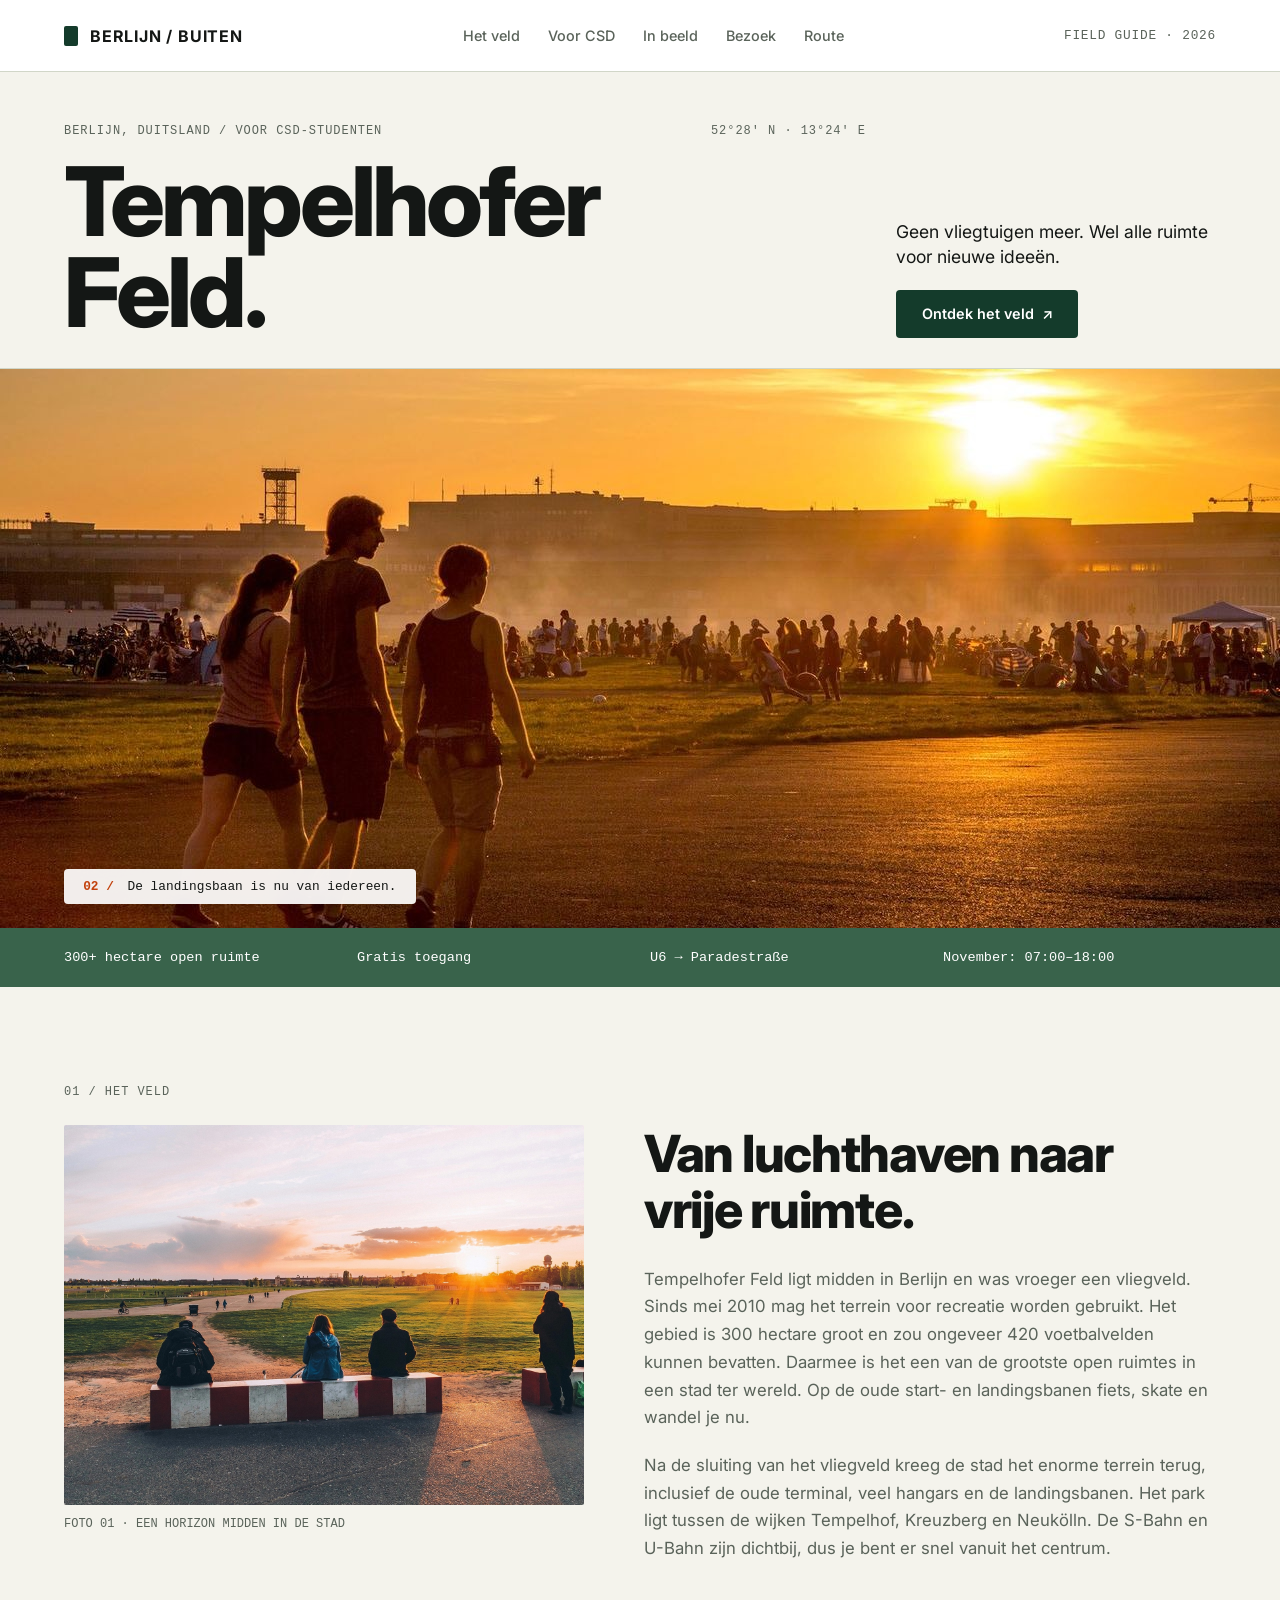
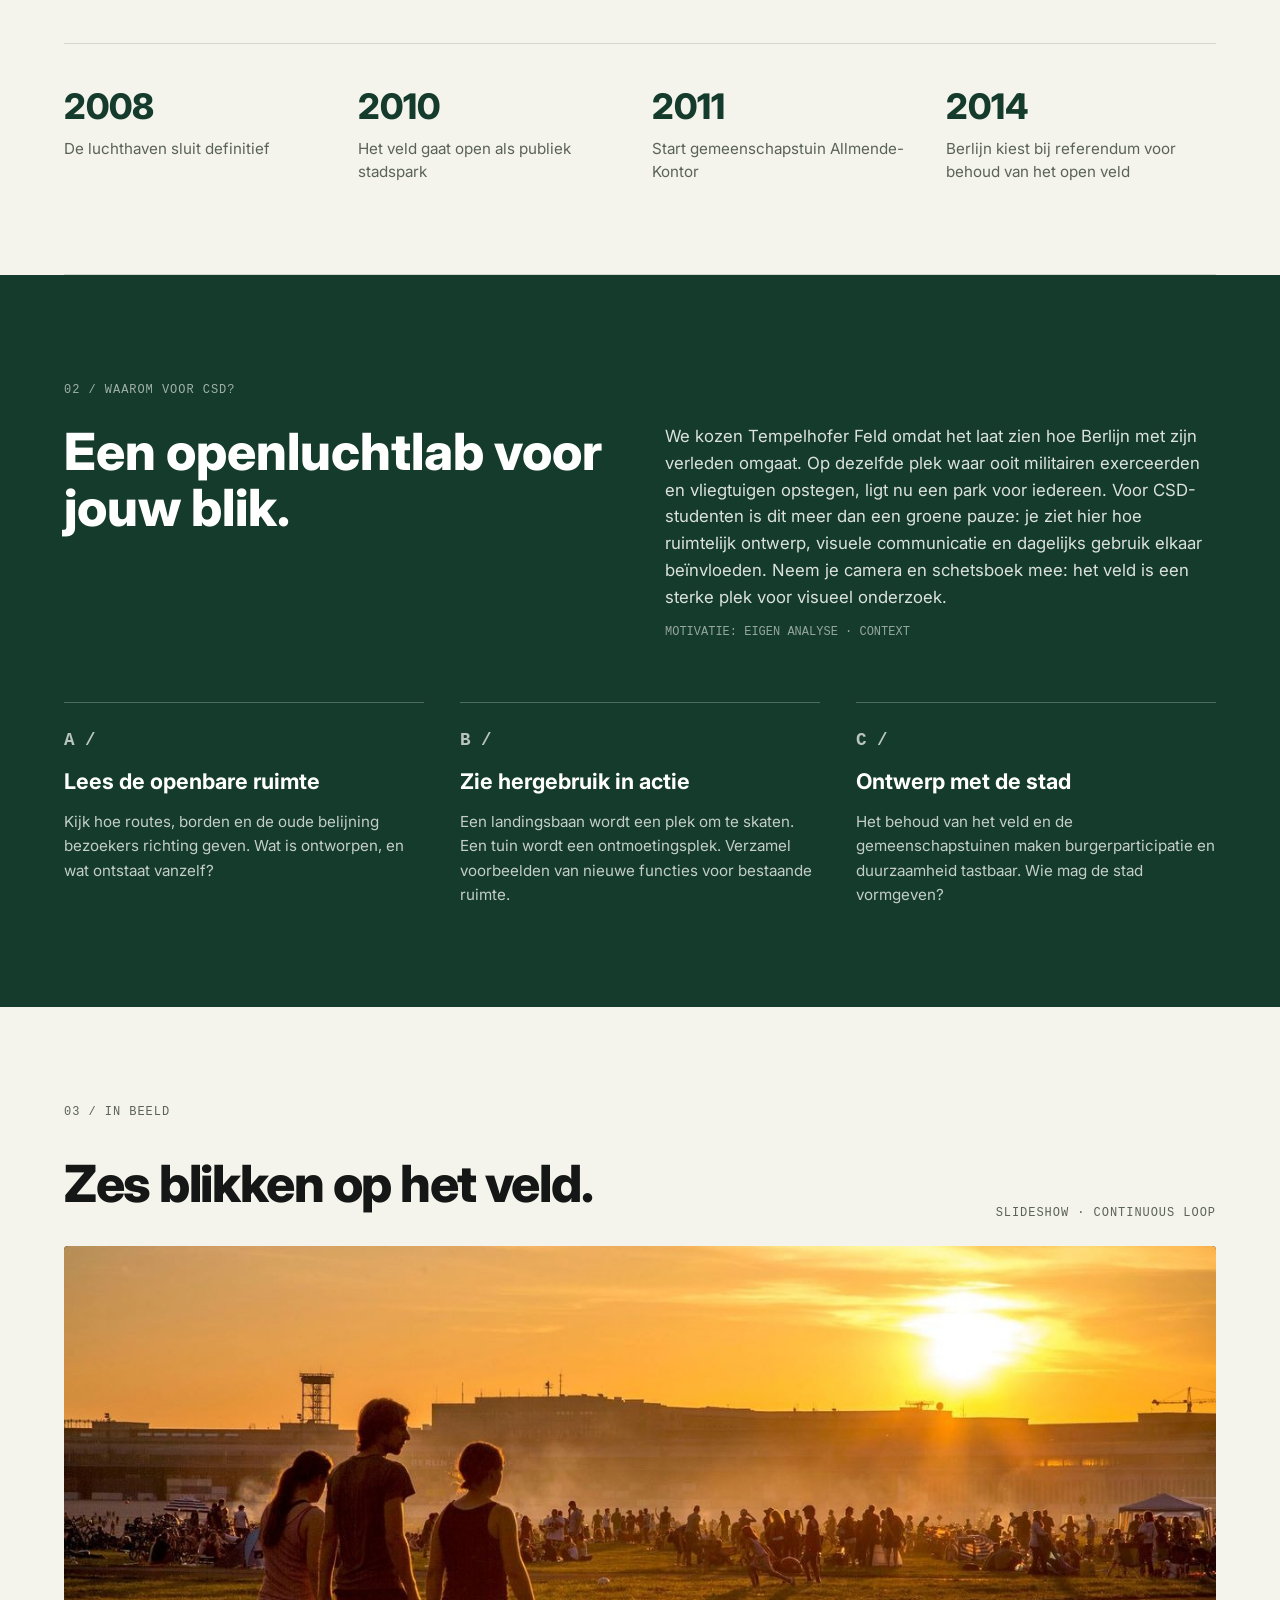
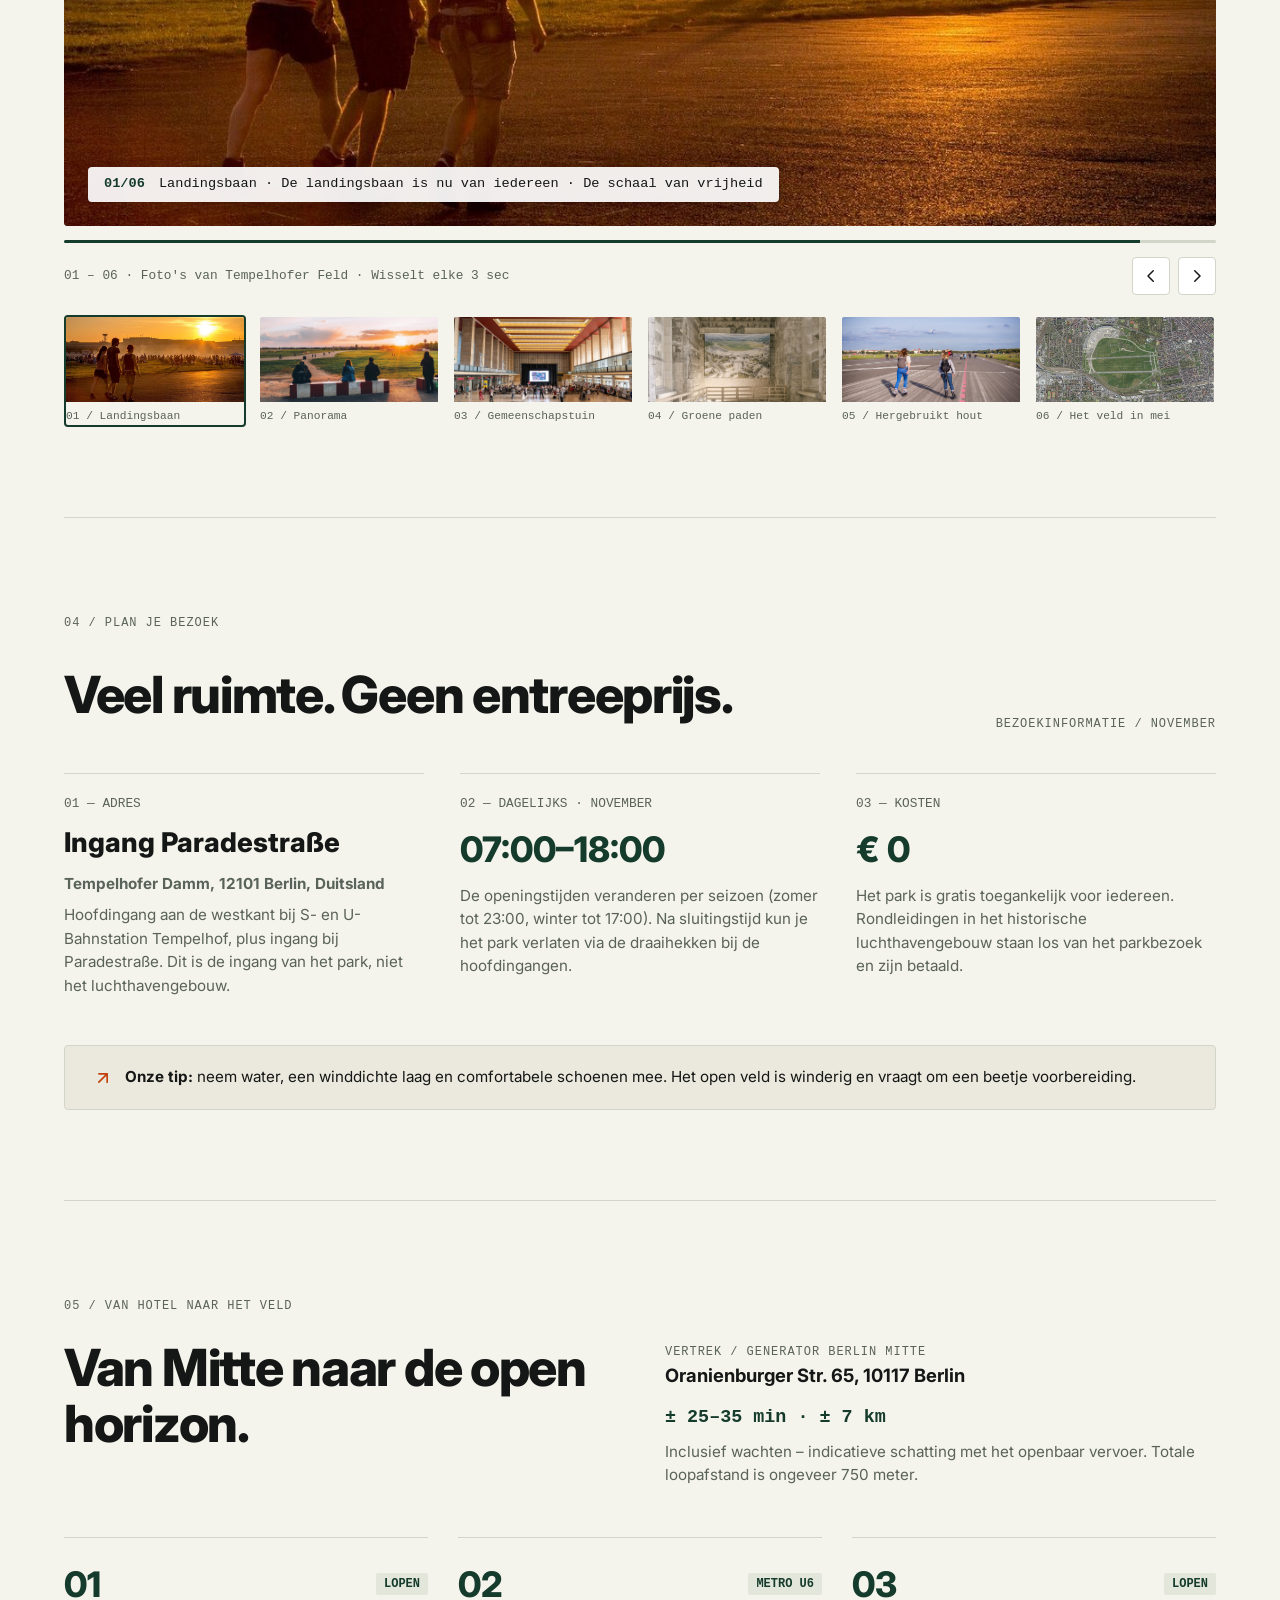
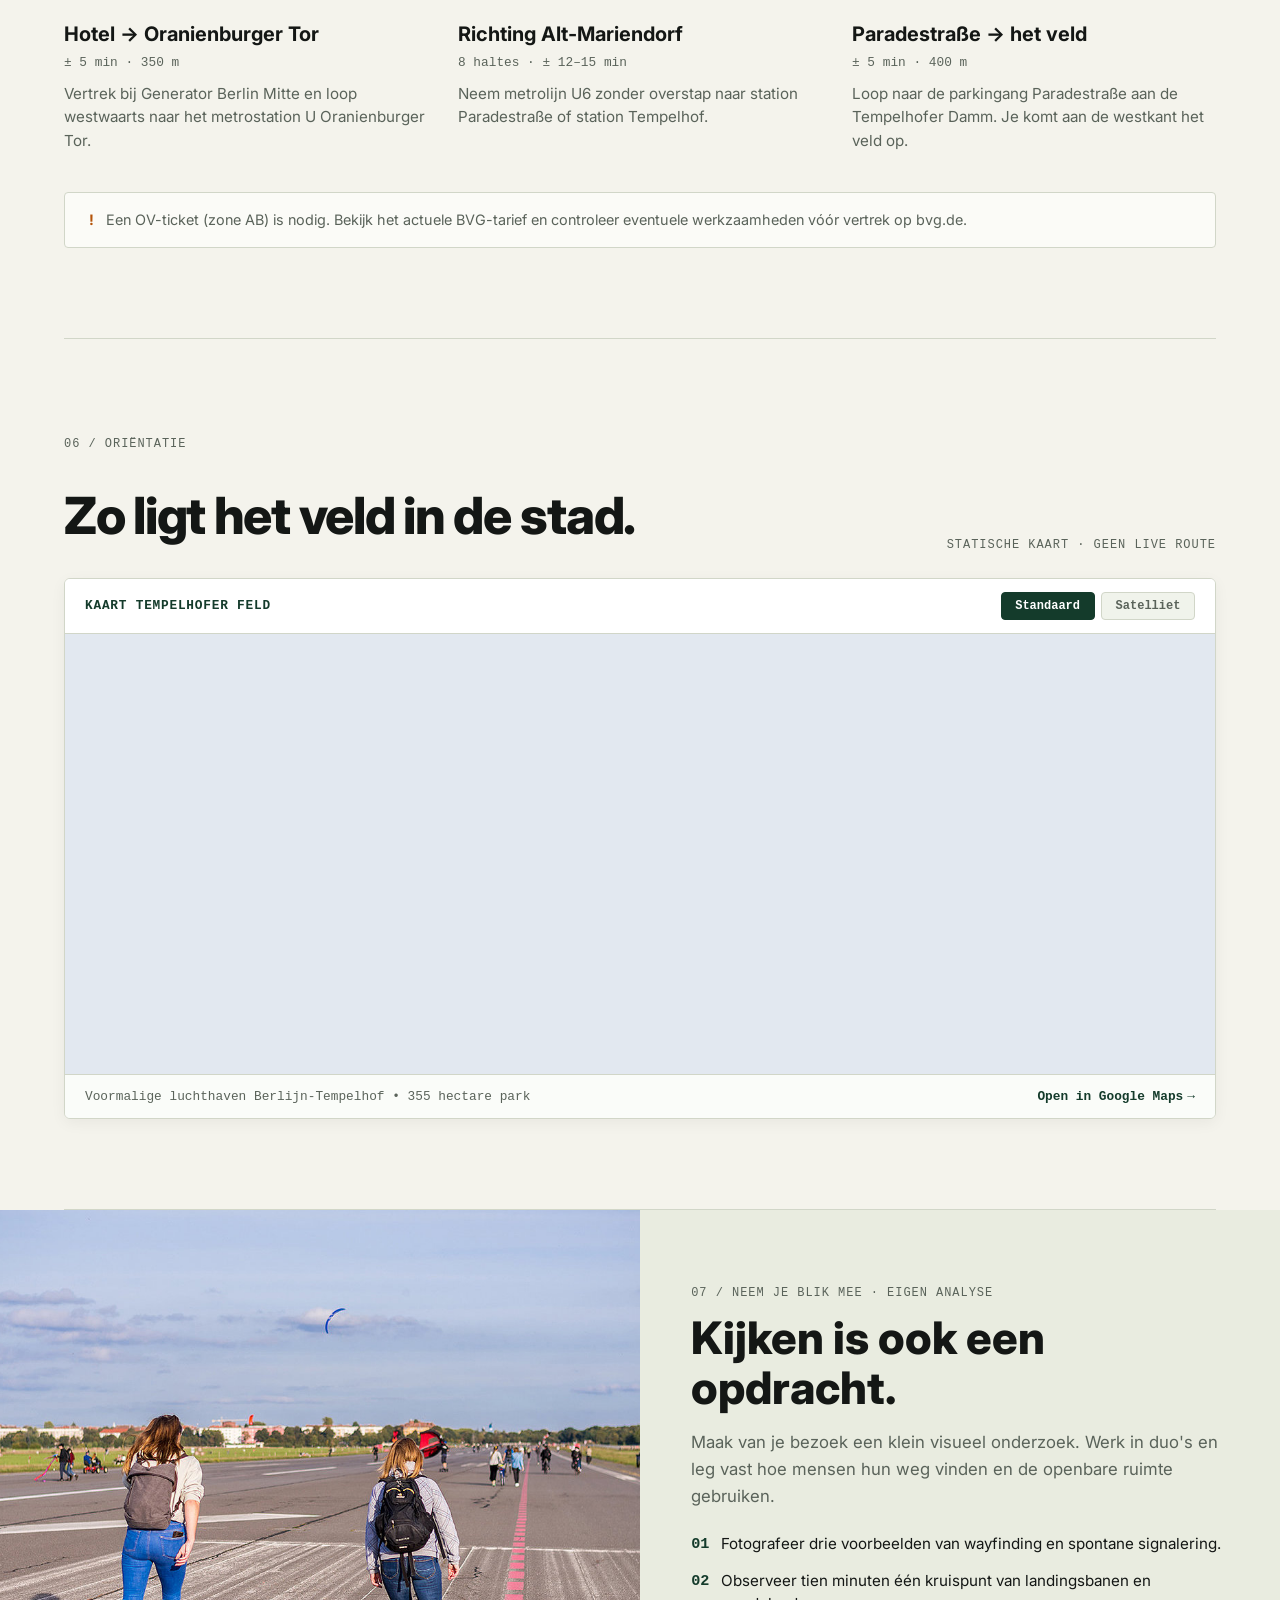
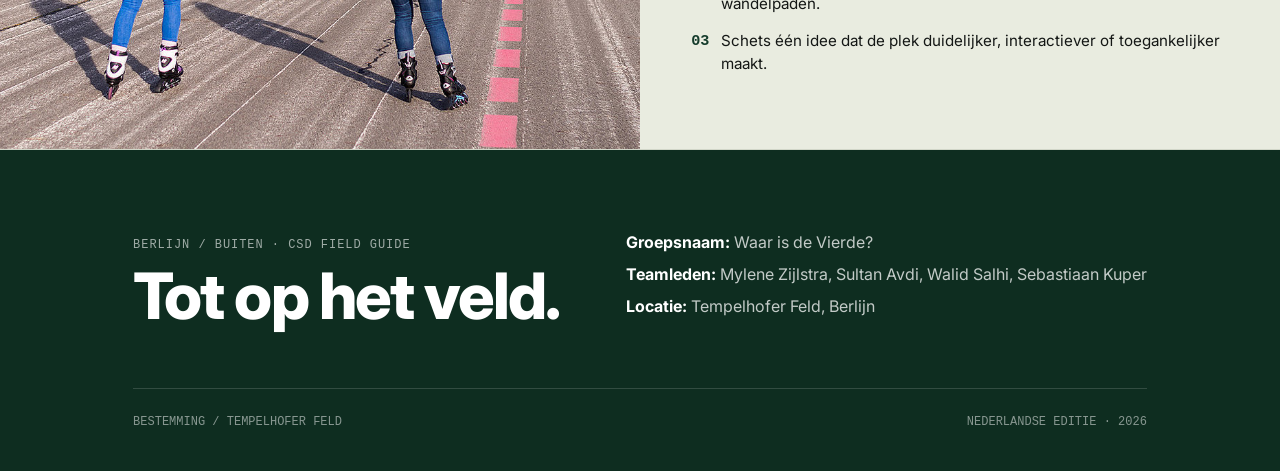
==== commit bea1ccfe: "map af" ====
--- a/index.html
+++ b/index.html
@@ -385,12 +385,37 @@
         <span class="mono-tag">STATISCHE KAART · GEEN LIVE ROUTE</span>
       </div>
 
-      <div class="map-box">
-        <svg fill="none" stroke="currentColor" viewBox="0 0 24 24">
-          <path stroke-linecap="round" stroke-linejoin="round" stroke-width="1.5" d="M9 20l-5.447-2.724A1 1 0 013 16.382V5.618a1 1 0 011.447-.894L9 7m0 13l6-3m-6 3V7m6 10l4.553 2.276A1 1 0 0021 18.382V7.618a1 1 0 00-.553-.894L15 4m0 13V4m0 0L9 7"></path>
-        </svg>
-        <p><strong>Interactieve kaart</strong> (wordt momenteel door Walid gekoppeld)</p>
-        <span class="mono-tag">U6 Paradestraße · Tempelhof · Kreuzberg · Neukölln</span>
+      <!-- Interactieve Google Maps Kaart (Walid Salhi) -->
+      <div class="map-wrapper">
+        <div class="map-bar">
+          <span class="map-bar-title">Kaart Tempelhofer Feld</span>
+          <div class="map-toggle-group">
+            <button class="toggle-btn active" id="btn-view-feld">Standaard</button>
+            <button class="toggle-btn" id="btn-view-sat">Satelliet</button>
+          </div>
+        </div>
+
+        <div class="iframe-holder">
+          <iframe 
+            id="google-maps-frame"
+            title="Google Maps kaart van Tempelhofer Feld"
+            src="https://maps.google.com/maps?q=Tempelhofer%20Feld%2C%20Berlin&amp;hl=nl&amp;t=&amp;z=14&amp;ie=UTF8&amp;iwloc=&amp;output=embed"
+            width="100%" 
+            height="100%" 
+            style="border:0;" 
+            allowfullscreen="" 
+            loading="lazy" 
+            referrerpolicy="no-referrer-when-downgrade">
+          </iframe>
+        </div>
+
+        <div class="map-footer">
+          <span>Voormalige luchthaven Berlijn-Tempelhof &bull; 355 hectare park</span>
+          <a href="https://www.google.com/maps/place/Tempelhofer+Feld" target="_blank" rel="noopener noreferrer" class="link-gmaps">
+            <span>Open in Google Maps</span>
+            <span>&rarr;</span>
+          </a>
+        </div>
       </div>
     </section>
 
--- a/styles.css
+++ b/styles.css
@@ -816,29 +816,97 @@
   letter-spacing: -0.025em;
 }
 
-.map-box {
-  width: 100%;
-  height: 420px;
-  background-color: #e5e8db;
+.map-wrapper {
+  background: var(--white);
   border: 1px solid var(--line);
+  border-radius: 6px;
+  overflow: hidden;
+  box-shadow: 0 4px 15px rgba(0, 0, 0, 0.05);
+}
+
+.map-bar {
+  display: flex;
+  align-items: center;
+  justify-content: space-between;
+  padding: 0.85rem 1.25rem;
+  border-bottom: 1px solid var(--line);
+  background: var(--white);
+}
+
+.map-bar-title {
+  font-family: var(--font-mono);
+  font-size: 0.8rem;
+  font-weight: 700;
+  text-transform: uppercase;
+  letter-spacing: 0.06em;
+  color: var(--forest);
+}
+
+.map-toggle-group {
+  display: flex;
+  gap: 0.4rem;
+}
+
+.toggle-btn {
+  background: #f0f3eb;
+  border: 1px solid var(--line);
+  color: var(--text-muted);
+  font-family: var(--font-mono);
+  font-size: 0.75rem;
+  font-weight: 600;
+  padding: 0.35rem 0.85rem;
   border-radius: 4px;
-  display: flex;
-  flex-direction: column;
+  cursor: pointer;
+  transition: all 0.15s ease;
+}
+
+.toggle-btn:hover {
+  color: var(--forest);
+  background: #e4eadc;
+}
+
+.toggle-btn.active {
+  background: var(--forest);
+  border-color: var(--forest);
+  color: #ffffff;
+}
+
+.iframe-holder {
+  width: 100%;
+  height: 440px;
+  background: #e2e8f0;
+}
+
+#google-maps-frame {
+  width: 100%;
+  height: 100%;
+  border: 0;
+  display: block;
+}
+
+.map-footer {
+  display: flex;
   align-items: center;
-  justify-content: center;
-  gap: 12px;
-  color: var(--text-muted);
-  background-image: 
-    linear-gradient(rgba(20, 59, 43, 0.06) 1px, transparent 1px),
-    linear-gradient(90deg, rgba(20, 59, 43, 0.06) 1px, transparent 1px);
-  background-size: 40px 40px;
-}
-
-.map-box svg {
-  width: 48px;
-  height: 48px;
+  justify-content: space-between;
+  padding: 0.75rem 1.25rem;
+  border-top: 1px solid var(--line);
+  background: #fafcf9;
+  font-size: 0.8rem;
+  color: var(--text-muted);
+  font-family: var(--font-mono);
+}
+
+.link-gmaps {
   color: var(--forest);
-  opacity: 0.6;
+  font-weight: 700;
+  text-decoration: none;
+  display: inline-flex;
+  align-items: center;
+  gap: 4px;
+}
+
+.link-gmaps:hover {
+  text-decoration: underline;
 }
 
 /* ============================================================
